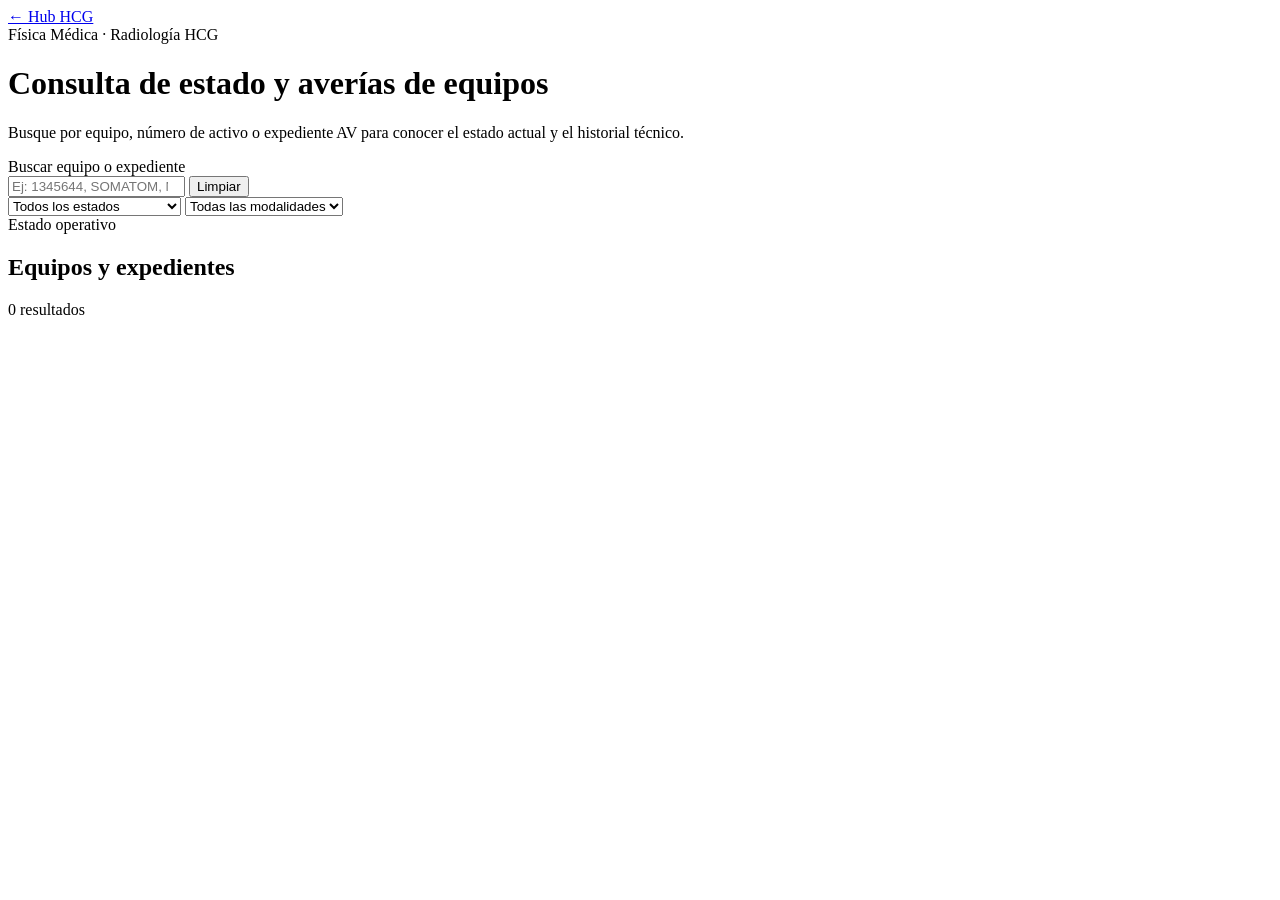
==== averias/index.html @ 96faef04 "Add equipment status and fault consultation page" ====
<!DOCTYPE html>
<html lang="es">
<head>
  <meta charset="UTF-8" />
  <meta name="viewport" content="width=device-width, initial-scale=1.0" />
  <title>Consulta de estado y averías de equipos | HCG</title>
  <link rel="stylesheet" href="styles.css" />
</head>
<body>
  <div class="space-bg" aria-hidden="true">
    <div class="stars stars-a"></div>
    <div class="stars stars-b"></div>
    <div class="black-hole">
      <div class="ring ring-1"></div>
      <div class="ring ring-2"></div>
      <div class="core"></div>
    </div>
  </div>

  <main class="shell">
    <header class="hero glass">
      <a class="back" href="../">← Hub HCG</a>
      <div class="eyebrow">Física Médica · Radiología HCG</div>
      <h1>Consulta de estado y averías de equipos</h1>
      <p>Busque por equipo, número de activo o expediente AV para conocer el estado actual y el historial técnico.</p>
    </header>

    <section class="search-panel glass">
      <label for="search">Buscar equipo o expediente</label>
      <div class="search-row">
        <input id="search" type="search" placeholder="Ej: 1345644, SOMATOM, Mamógrafo, AV-2026-08-0003" autocomplete="off" />
        <button id="clearBtn" type="button">Limpiar</button>
      </div>
      <div class="filters">
        <select id="statusFilter" aria-label="Filtrar por estado">
          <option value="">Todos los estados</option>
          <option value="Cerrado">Cerrado</option>
          <option value="Pendiente de repuesto">Pendiente de repuesto</option>
          <option value="En atención">En atención</option>
          <option value="Seguimiento requerido">Seguimiento requerido</option>
          <option value="Enviado a Administración">Enviado a Administración</option>
          <option value="Pendiente de revisión">Pendiente de revisión</option>
        </select>
        <select id="modalityFilter" aria-label="Filtrar por modalidad">
          <option value="">Todas las modalidades</option>
        </select>
      </div>
    </section>

    <section class="summary-grid" id="summary"></section>

    <section class="results glass">
      <div class="section-head">
        <div>
          <div class="eyebrow">Estado operativo</div>
          <h2>Equipos y expedientes</h2>
        </div>
        <div class="count" id="resultCount">0 resultados</div>
      </div>
      <div id="equipmentList" class="equipment-list"></div>
    </section>
  </main>

  <template id="equipmentTemplate">
    <article class="equipment-card">
      <button class="equipment-header" type="button">
        <div class="equipment-main">
          <span class="status-dot"></span>
          <div>
            <div class="equipment-name"></div>
            <div class="equipment-meta"></div>
          </div>
        </div>
        <div class="equipment-side">
          <span class="status-pill"></span>
          <span class="chevron">⌄</span>
        </div>
      </button>
      <div class="equipment-detail" hidden>
        <div class="current-state"></div>
        <div class="cases"></div>
      </div>
    </article>
  </template>

  <script src="app.js"></script>
</body>
</html>
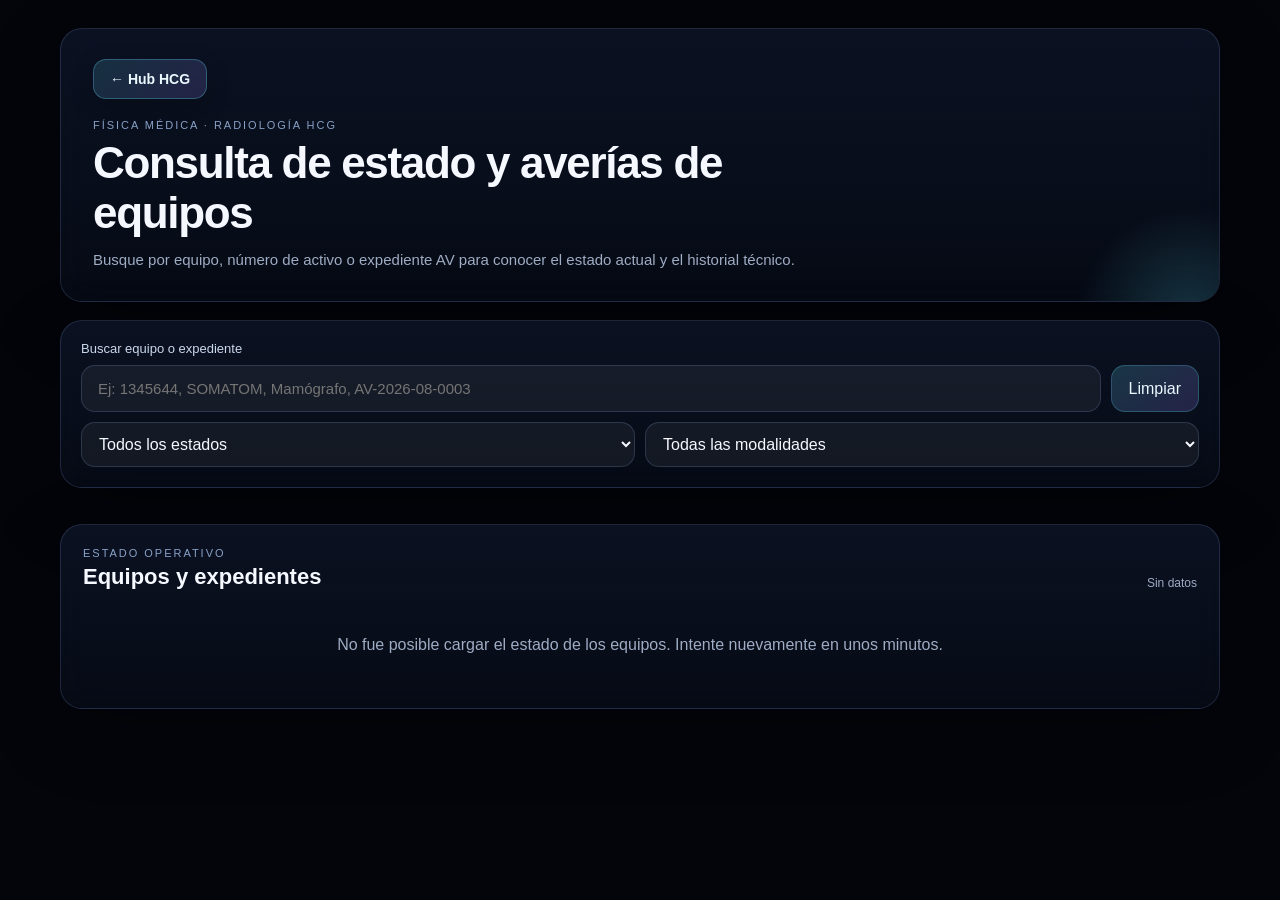
==== commit 15e1e1ab: "Mostrar estado y gestión en tarjetas de equipos" ====
--- a/averias/index.html
+++ b/averias/index.html
@@ -5,6 +5,14 @@
   <meta name="viewport" content="width=device-width, initial-scale=1.0" />
   <title>Consulta de estado y averías de equipos | HCG</title>
   <link rel="stylesheet" href="styles.css" />
+  <style>
+    .equipment-side{display:flex;align-items:flex-end;gap:6px}
+    .status-stack{display:flex;flex-direction:column;align-items:flex-end;gap:6px}
+    .status-label{font-size:9px;color:#7890b4;text-transform:uppercase;letter-spacing:.08em;margin-right:4px}
+    .management-pill{font-size:11px;border-radius:999px;padding:7px 10px;border:1px solid currentColor;background:rgba(255,255,255,.035);white-space:nowrap}
+    @media(max-width:760px){.equipment-side{display:flex;flex-direction:row;align-items:center}.status-stack{align-items:flex-end}.management-pill,.status-pill{max-width:170px;white-space:normal;text-align:right}}
+    @media(max-width:470px){.equipment-header{gap:10px}.equipment-main{min-width:0;flex:1}.equipment-side{display:flex!important;flex:0 0 auto;align-items:center}.status-stack{gap:4px}.status-label{display:none}.status-pill,.management-pill{font-size:10px;padding:5px 7px;max-width:128px}.chevron{font-size:17px}.equipment-name{font-size:15px}.equipment-meta{font-size:11px}}
+  </style>
 </head>
 <body>
   <div class="space-bg" aria-hidden="true">
@@ -72,12 +80,14 @@
           </div>
         </div>
         <div class="equipment-side">
-          <span class="status-pill"></span>
+          <div class="status-stack">
+            <div><span class="status-label">Estado</span><span class="status-pill"></span></div>
+            <div><span class="status-label">Gestión</span><span class="management-pill"></span></div>
+          </div>
           <span class="chevron">⌄</span>
         </div>
       </button>
       <div class="equipment-detail" hidden>
-        <div class="current-state"></div>
         <div class="cases"></div>
       </div>
     </article>
--- a/averias/styles.css
+++ b/averias/styles.css
@@ -0,0 +1,41 @@
+:root{
+  --bg:#03050b;
+  --panel:rgba(10,16,31,.78);
+  --panel-2:rgba(13,21,39,.88);
+  --line:rgba(158,194,255,.16);
+  --text:#f5f8ff;
+  --muted:#9eacc4;
+  --cyan:#60e7ff;
+  --blue:#6ea8ff;
+  --violet:#9b7cff;
+  --green:#46d38a;
+  --yellow:#f2c94c;
+  --orange:#ff9f43;
+  --red:#ff5e6c;
+  --grey:#8492a6;
+}
+*{box-sizing:border-box}
+html,body{margin:0;min-height:100%;background:var(--bg);color:var(--text);font-family:Inter,Segoe UI,Arial,sans-serif}
+body{min-height:100vh;overflow-x:hidden}
+.space-bg{position:fixed;inset:0;overflow:hidden;z-index:-2;background:radial-gradient(circle at 50% 18%,rgba(108,88,255,.16),transparent 30%),radial-gradient(circle at 15% 65%,rgba(0,202,255,.10),transparent 25%),linear-gradient(180deg,#02040a 0%,#050916 55%,#02040a 100%)}
+.stars{position:absolute;inset:0;background-repeat:repeat;opacity:.6}
+.stars-a{background-image:radial-gradient(#fff 1px,transparent 1px);background-size:43px 43px;transform:rotate(8deg);opacity:.23}
+.stars-b{background-image:radial-gradient(#9bdcff 1px,transparent 1px);background-size:71px 71px;transform:rotate(-11deg);opacity:.16}
+.black-hole{position:absolute;width:620px;height:620px;right:-140px;top:-190px;border-radius:50%;filter:drop-shadow(0 0 55px rgba(105,86,255,.28))}
+.core{position:absolute;inset:170px;border-radius:50%;background:#000;box-shadow:0 0 70px 20px rgba(0,0,0,.95)}
+.ring{position:absolute;border-radius:50%;inset:110px;border:30px solid transparent;transform:rotate(-18deg)}
+.ring-1{border-top-color:rgba(96,231,255,.64);border-right-color:rgba(155,124,255,.56);box-shadow:0 0 50px rgba(96,231,255,.25)}
+.ring-2{inset:78px;border-width:16px;border-bottom-color:rgba(255,146,86,.45);border-left-color:rgba(110,168,255,.40);transform:rotate(28deg);filter:blur(1px)}
+.shell{width:min(1160px,calc(100% - 28px));margin:0 auto;padding:28px 0 60px}
+.glass{background:linear-gradient(180deg,rgba(13,21,39,.82),rgba(7,12,24,.76));border:1px solid var(--line);box-shadow:0 22px 70px rgba(0,0,0,.32);backdrop-filter:blur(16px);border-radius:22px}
+.hero{padding:30px 32px;margin-bottom:18px;position:relative;overflow:hidden}.hero:after{content:"";position:absolute;width:240px;height:240px;border-radius:50%;right:-90px;bottom:-140px;background:radial-gradient(circle,rgba(96,231,255,.20),transparent 67%)}
+.back{display:inline-flex;align-items:center;gap:9px;color:#eaf8ff;text-decoration:none;font-size:14px;font-weight:700;margin-bottom:20px;padding:11px 16px;border-radius:13px;border:1px solid rgba(96,231,255,.28);background:linear-gradient(135deg,rgba(96,231,255,.15),rgba(155,124,255,.18));box-shadow:0 8px 24px rgba(0,0,0,.18);transition:.18s ease}.back:hover{transform:translateY(-1px);border-color:rgba(96,231,255,.55);background:linear-gradient(135deg,rgba(96,231,255,.24),rgba(155,124,255,.25))}
+.eyebrow{text-transform:uppercase;letter-spacing:.18em;font-size:11px;color:#88a1c7}h1{font-size:clamp(26px,4vw,44px);margin:7px 0 10px;max-width:780px;letter-spacing:-.03em}.hero p{max-width:760px;color:var(--muted);line-height:1.55;margin:0;font-size:15px}
+.search-panel{padding:20px;margin-bottom:18px}.search-panel label{display:block;font-size:13px;margin-bottom:9px;color:#cbd8ec}.search-row{display:grid;grid-template-columns:1fr auto;gap:10px}input,select,button{font:inherit}input,select{border:1px solid rgba(158,194,255,.18);background:rgba(255,255,255,.055);color:var(--text);border-radius:14px;outline:none}input{padding:14px 16px;font-size:15px}input:focus,select:focus{border-color:rgba(96,231,255,.55);box-shadow:0 0 0 3px rgba(96,231,255,.08)}button{border:0}#clearBtn{padding:0 17px;border-radius:14px;background:linear-gradient(135deg,rgba(96,231,255,.18),rgba(155,124,255,.20));color:#eaf8ff;border:1px solid rgba(96,231,255,.22);cursor:pointer}.filters{display:grid;grid-template-columns:1fr 1fr;gap:10px;margin-top:10px}select{padding:12px 13px}select option{background:#0a1020}
+.summary-grid{display:grid;grid-template-columns:repeat(3,1fr);gap:12px;margin-bottom:18px}.summary-card{padding:17px 18px;border-radius:18px;border:1px solid var(--line);background:rgba(8,13,26,.70);color:var(--text);text-align:left}.summary-card .value{font-size:29px;font-weight:750;margin-top:5px}.summary-card .label{color:var(--muted);font-size:12px}.summary-card .hint{font-size:10px;color:#7890b4;margin-top:8px;text-transform:uppercase;letter-spacing:.08em}.summary-action{cursor:pointer;transition:.18s ease}.summary-action:hover{transform:translateY(-2px);border-color:rgba(96,231,255,.36);background:rgba(13,23,44,.86)}.summary-action.active{border-color:rgba(96,231,255,.62);box-shadow:0 0 0 3px rgba(96,231,255,.08),0 16px 38px rgba(0,0,0,.22);background:linear-gradient(135deg,rgba(96,231,255,.12),rgba(155,124,255,.12))}
+.results{padding:22px}.section-head{display:flex;align-items:end;justify-content:space-between;gap:15px;margin-bottom:14px}.section-head h2{margin:5px 0 0;font-size:22px}.count{font-size:12px;color:var(--muted)}
+.equipment-list{display:grid;gap:10px}.equipment-card{border:1px solid var(--line);border-radius:17px;background:rgba(255,255,255,.035);overflow:hidden}.equipment-header{width:100%;display:flex;justify-content:space-between;align-items:center;gap:18px;padding:16px 17px;background:transparent;color:inherit;cursor:pointer;text-align:left}.equipment-main,.equipment-side{display:flex;align-items:center;gap:12px}.equipment-name{font-weight:700;font-size:16px}.equipment-meta{font-size:12px;color:var(--muted);margin-top:4px}.status-dot{width:11px;height:11px;border-radius:50%;box-shadow:0 0 16px currentColor;flex:0 0 auto}.status-pill{font-size:11px;border-radius:999px;padding:7px 10px;border:1px solid currentColor;background:rgba(255,255,255,.035);white-space:nowrap}.chevron{font-size:19px;color:#91a8cb;transition:transform .2s}.equipment-card.open .chevron{transform:rotate(180deg)}
+.equipment-detail{border-top:1px solid var(--line);padding:16px 17px;background:rgba(0,0,0,.12)}.current-state{padding:12px 14px;border-radius:13px;background:rgba(255,255,255,.04);font-size:13px;color:#cdd9eb;margin-bottom:12px}.spare-inline{color:var(--orange);font-weight:700}.cases{display:grid;gap:9px}.case{border:1px solid rgba(158,194,255,.12);border-radius:13px;padding:13px;background:rgba(255,255,255,.025)}.case-top{display:flex;justify-content:space-between;gap:12px;align-items:center}.case-av{font-weight:700;color:#dbe9ff}.case-date{font-size:11px;color:var(--muted)}.case-description{margin-top:8px;color:#b6c4d9;font-size:12px;line-height:1.45}.case-badge{display:inline-block;margin-left:8px;padding:3px 7px;border-radius:999px;border:1px solid currentColor;font-size:10px}.error-box{margin-top:10px;padding:10px 11px;border-radius:10px;border:1px solid rgba(255,94,108,.4);background:rgba(255,94,108,.08);color:#ffd7dc;font-size:12px;line-height:1.45}.error-box b{color:var(--red)}.interventions{margin-top:10px;padding-top:10px;border-top:1px dashed rgba(158,194,255,.14)}.intervention{font-size:12px;color:#aebdd3;padding:6px 0}.intervention b{color:#dce8fa}.spare-box{margin-top:8px;padding:9px 10px;border-radius:10px;border:1px solid rgba(255,159,67,.38);background:rgba(255,159,67,.08);color:#ffd8b2;line-height:1.45}.spare-box b{color:var(--orange)}.empty{padding:32px 12px;text-align:center;color:var(--muted)}
+.status-cerrado,.status-operativo{color:var(--green)}.status-pendiente-repuesto{color:var(--orange)}.status-en-atencion,.status-fuera-servicio{color:var(--red)}.status-seguimiento{color:var(--yellow)}.status-pendiente,.status-administracion{color:var(--blue)}.status-neutral{color:var(--grey)}
+@media(max-width:760px){.summary-grid{grid-template-columns:1fr}.filters{grid-template-columns:1fr}.black-hole{width:480px;height:480px;right:-220px;top:-140px}.core{inset:130px}.ring{inset:90px}.ring-2{inset:65px}.equipment-header{align-items:flex-start}.equipment-side{flex-direction:column;align-items:flex-end}.status-pill{max-width:145px;white-space:normal;text-align:right}}
+@media(max-width:470px){.shell{width:min(100% - 18px,1160px);padding-top:10px}.hero{padding:22px 19px}.search-panel,.results{padding:15px}.search-row{grid-template-columns:1fr}.summary-grid{grid-template-columns:1fr;gap:8px}.summary-card{padding:14px}.summary-card .value{font-size:24px}.equipment-meta{line-height:1.4}.equipment-side{display:none}.back{width:100%;justify-content:center}}
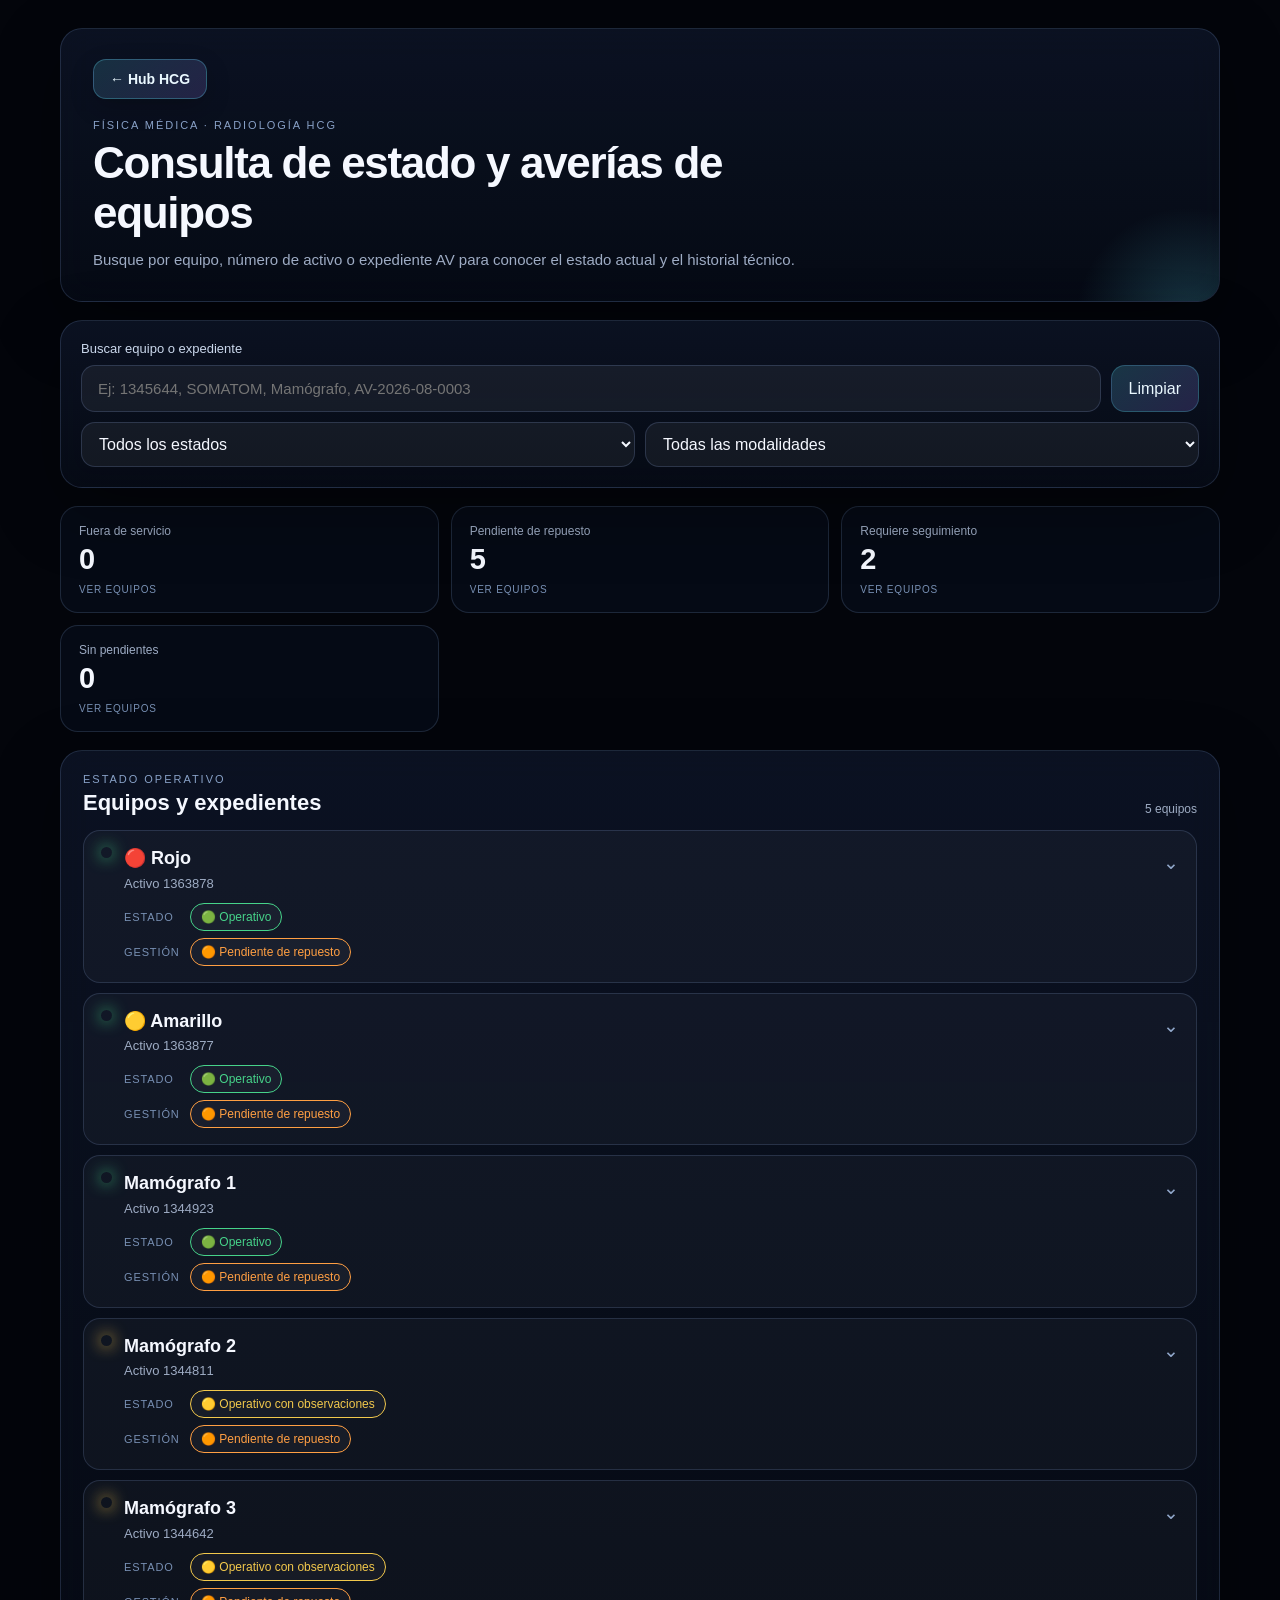
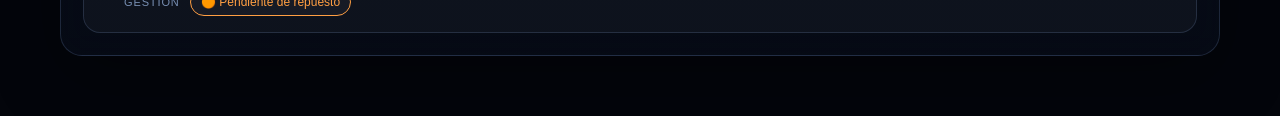
==== commit 25f18fe7: "Ordenar tarjetas como alias activo estado gestion" ====
--- a/averias/index.html
+++ b/averias/index.html
@@ -6,12 +6,26 @@
   <title>Consulta de estado y averías de equipos | HCG</title>
   <link rel="stylesheet" href="styles.css" />
   <style>
-    .equipment-side{display:flex;align-items:flex-end;gap:6px}
-    .status-stack{display:flex;flex-direction:column;align-items:flex-end;gap:6px}
-    .status-label{font-size:9px;color:#7890b4;text-transform:uppercase;letter-spacing:.08em;margin-right:4px}
-    .management-pill{font-size:11px;border-radius:999px;padding:7px 10px;border:1px solid currentColor;background:rgba(255,255,255,.035);white-space:nowrap}
-    @media(max-width:760px){.equipment-side{display:flex;flex-direction:row;align-items:center}.status-stack{align-items:flex-end}.management-pill,.status-pill{max-width:170px;white-space:normal;text-align:right}}
-    @media(max-width:470px){.equipment-header{gap:10px}.equipment-main{min-width:0;flex:1}.equipment-side{display:flex!important;flex:0 0 auto;align-items:center}.status-stack{gap:4px}.status-label{display:none}.status-pill,.management-pill{font-size:10px;padding:5px 7px;max-width:128px}.chevron{font-size:17px}.equipment-name{font-size:15px}.equipment-meta{font-size:11px}}
+    .equipment-header{display:flex;align-items:flex-start;justify-content:space-between;gap:14px}
+    .equipment-main{display:flex;align-items:flex-start;gap:12px;min-width:0;flex:1}
+    .equipment-info{min-width:0;flex:1}
+    .equipment-name{font-size:18px;line-height:1.25;margin-bottom:6px}
+    .equipment-meta{font-size:13px;margin-top:0}
+    .equipment-statuses{display:grid;gap:7px;margin-top:12px}
+    .status-row{display:flex;align-items:center;gap:8px;flex-wrap:wrap}
+    .status-key{font-size:11px;color:#7890b4;text-transform:uppercase;letter-spacing:.08em;min-width:58px}
+    .status-pill,.management-pill{display:inline-flex;align-items:center;font-size:12px;border-radius:999px;padding:6px 10px;border:1px solid currentColor;background:rgba(255,255,255,.035);white-space:normal}
+    .equipment-side{display:flex;align-items:center;flex:0 0 auto;padding-top:4px}
+    @media(max-width:470px){
+      .equipment-header{padding:16px 14px;gap:8px}
+      .equipment-main{gap:10px}
+      .equipment-name{font-size:17px}
+      .equipment-meta{font-size:12px}
+      .status-key{font-size:10px;min-width:52px}
+      .status-pill,.management-pill{font-size:11px;padding:5px 8px;max-width:100%}
+      .equipment-side{align-self:center;padding-top:0}
+      .chevron{font-size:18px}
+    }
   </style>
 </head>
 <body>
@@ -74,16 +88,16 @@
       <button class="equipment-header" type="button">
         <div class="equipment-main">
           <span class="status-dot"></span>
-          <div>
+          <div class="equipment-info">
             <div class="equipment-name"></div>
             <div class="equipment-meta"></div>
+            <div class="equipment-statuses">
+              <div class="status-row"><span class="status-key">Estado</span><span class="status-pill"></span></div>
+              <div class="status-row"><span class="status-key">Gestión</span><span class="management-pill"></span></div>
+            </div>
           </div>
         </div>
         <div class="equipment-side">
-          <div class="status-stack">
-            <div><span class="status-label">Estado</span><span class="status-pill"></span></div>
-            <div><span class="status-label">Gestión</span><span class="management-pill"></span></div>
-          </div>
           <span class="chevron">⌄</span>
         </div>
       </button>
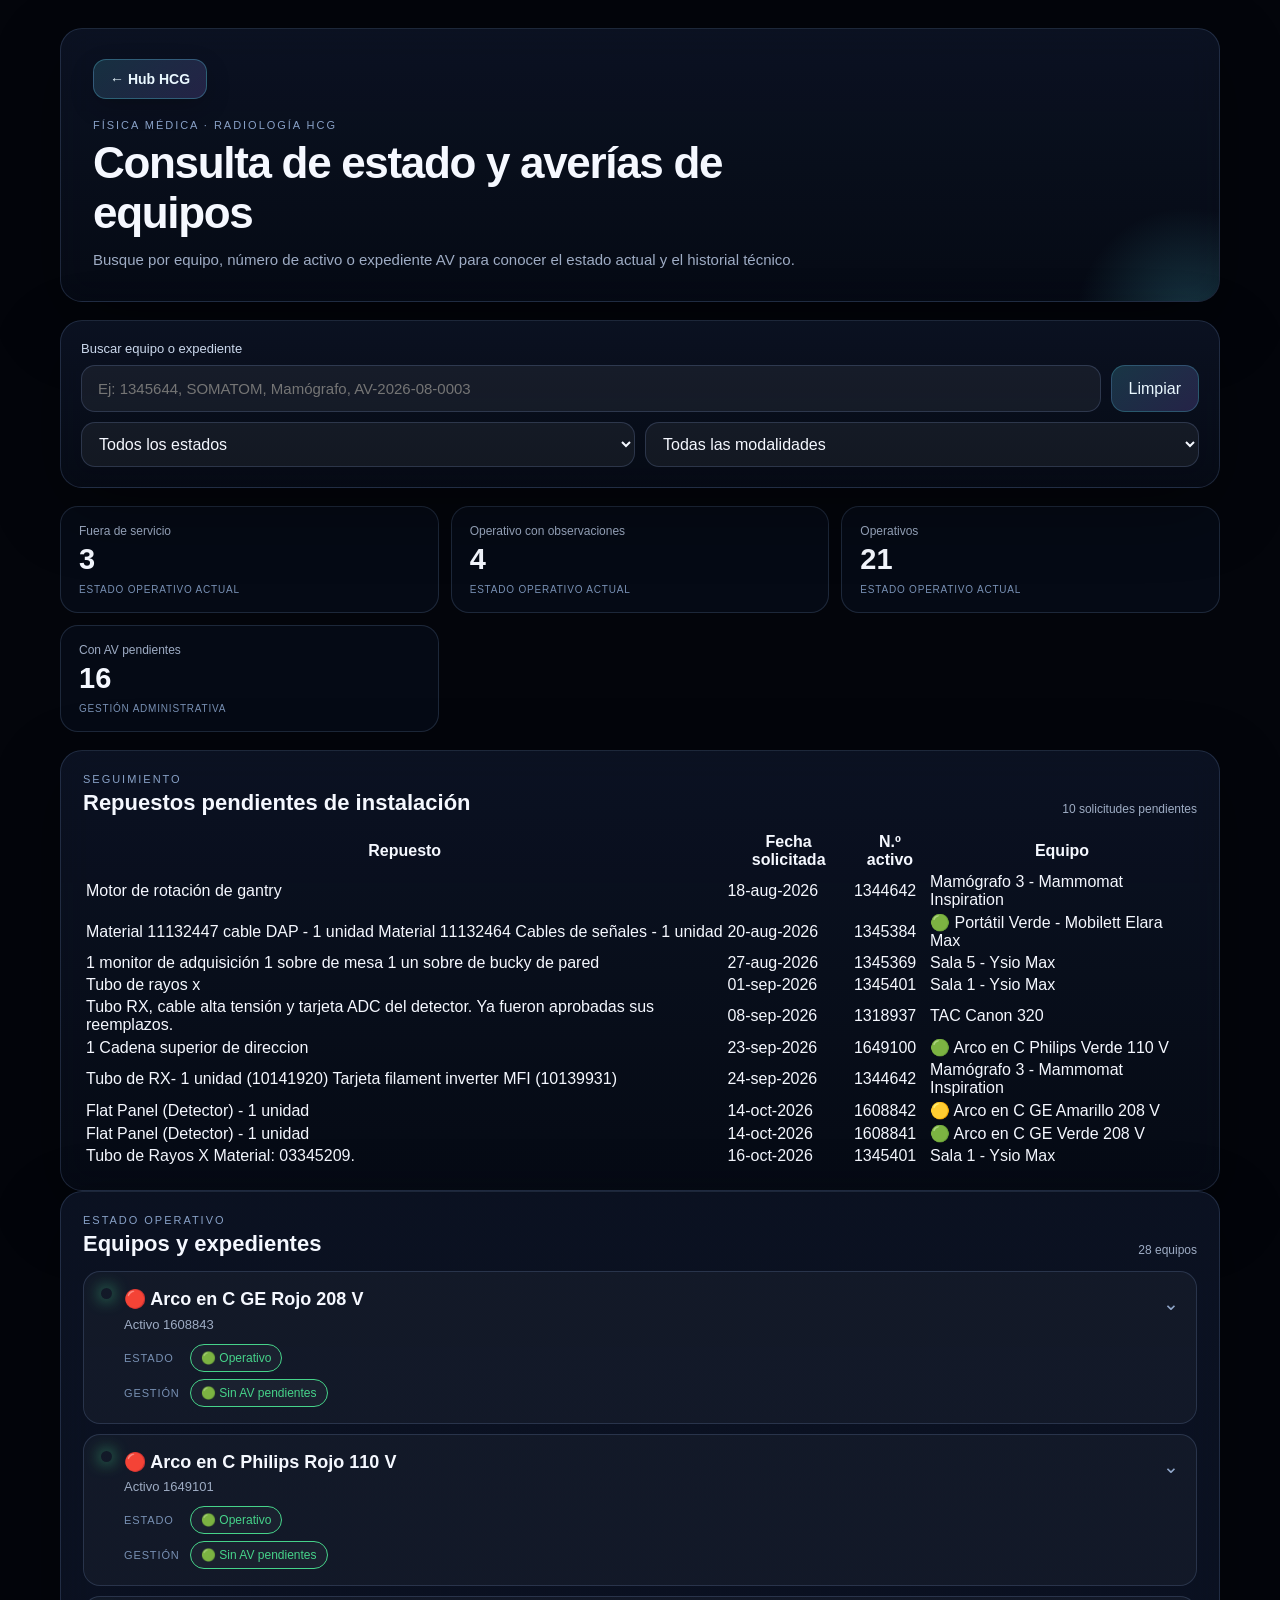
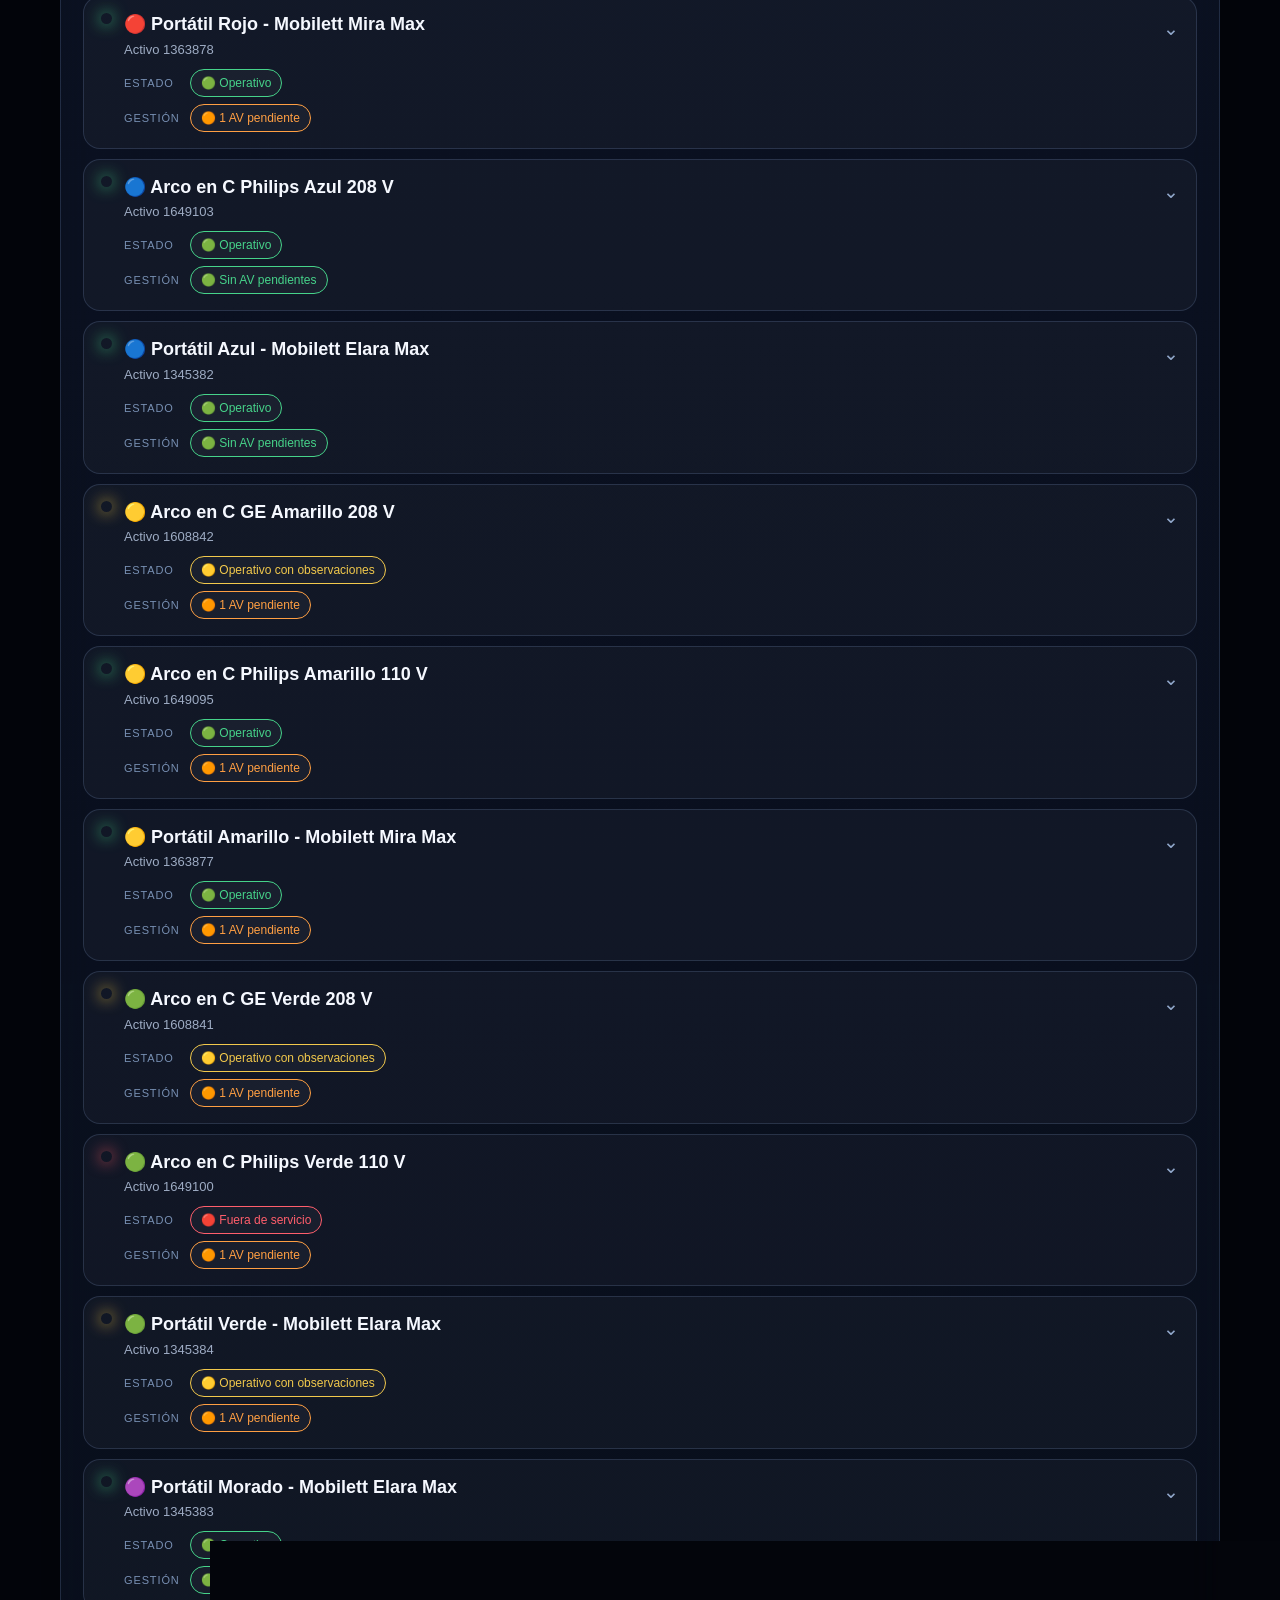
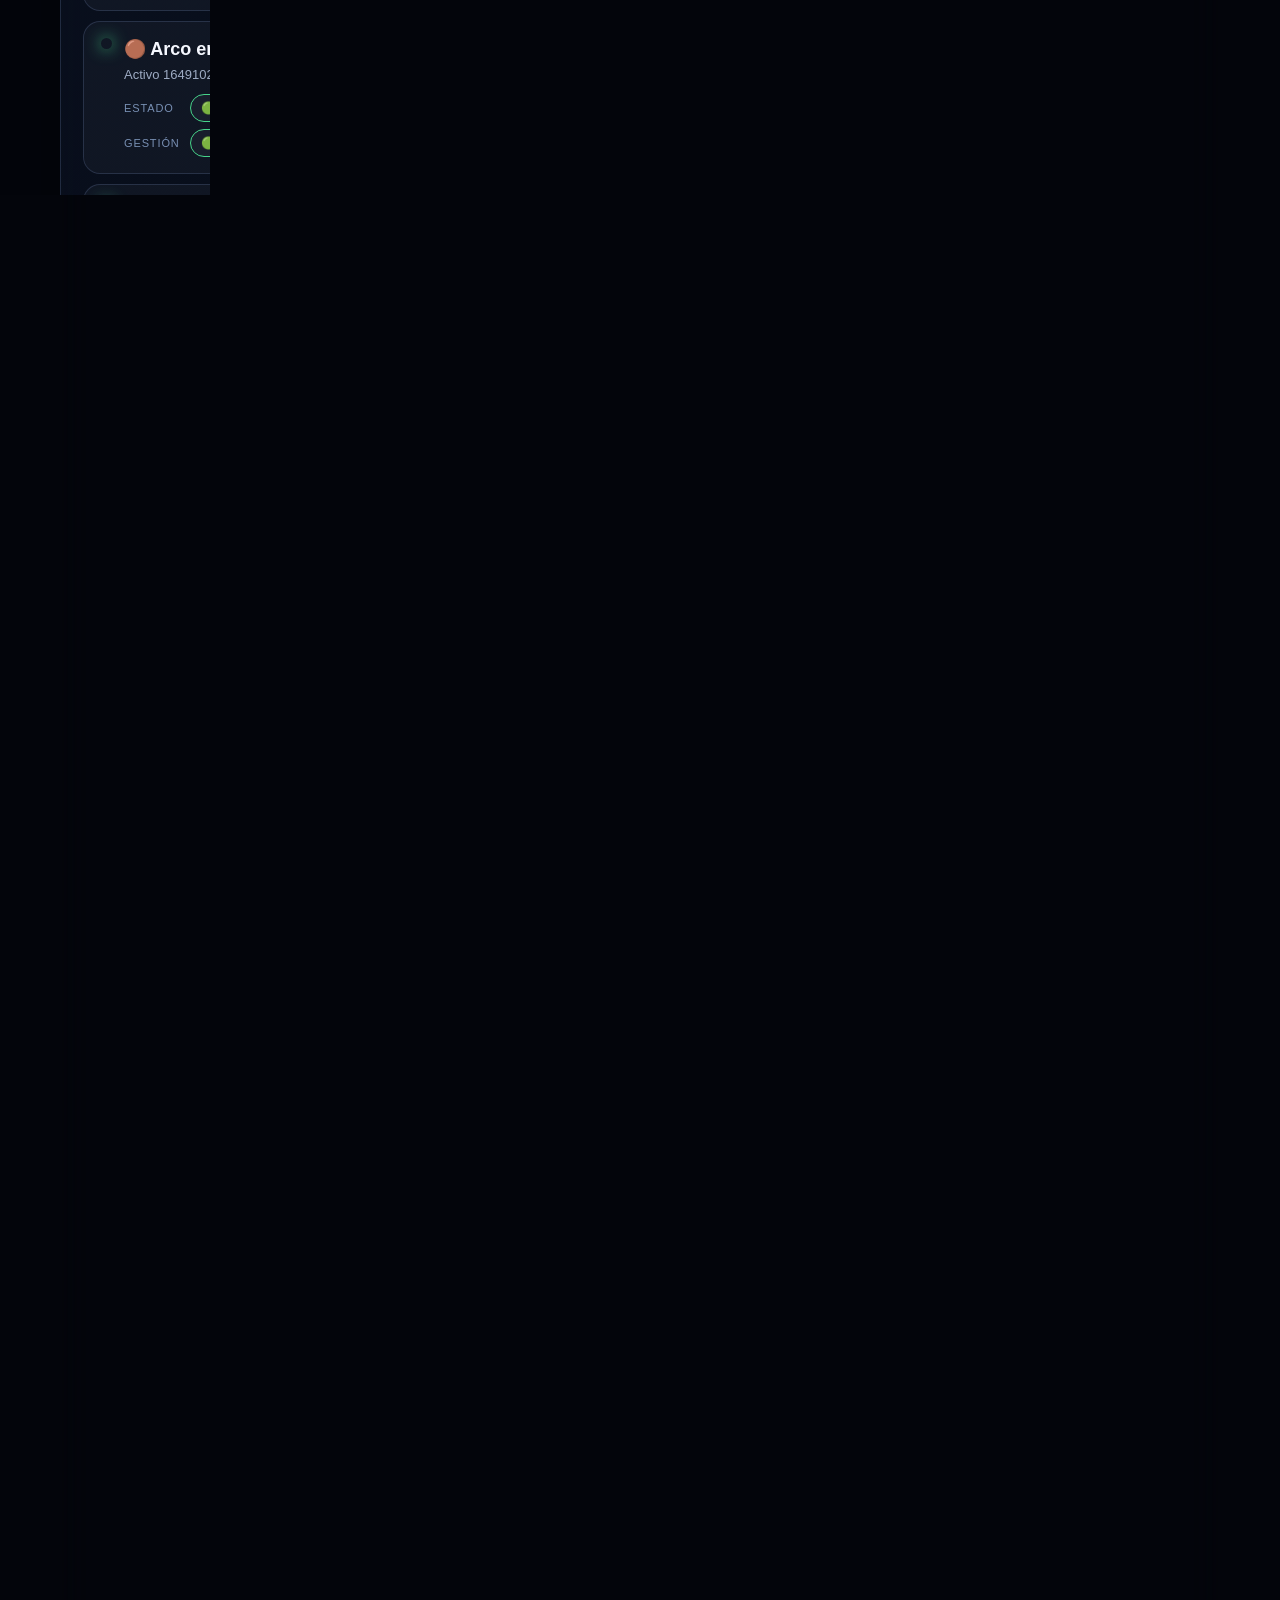
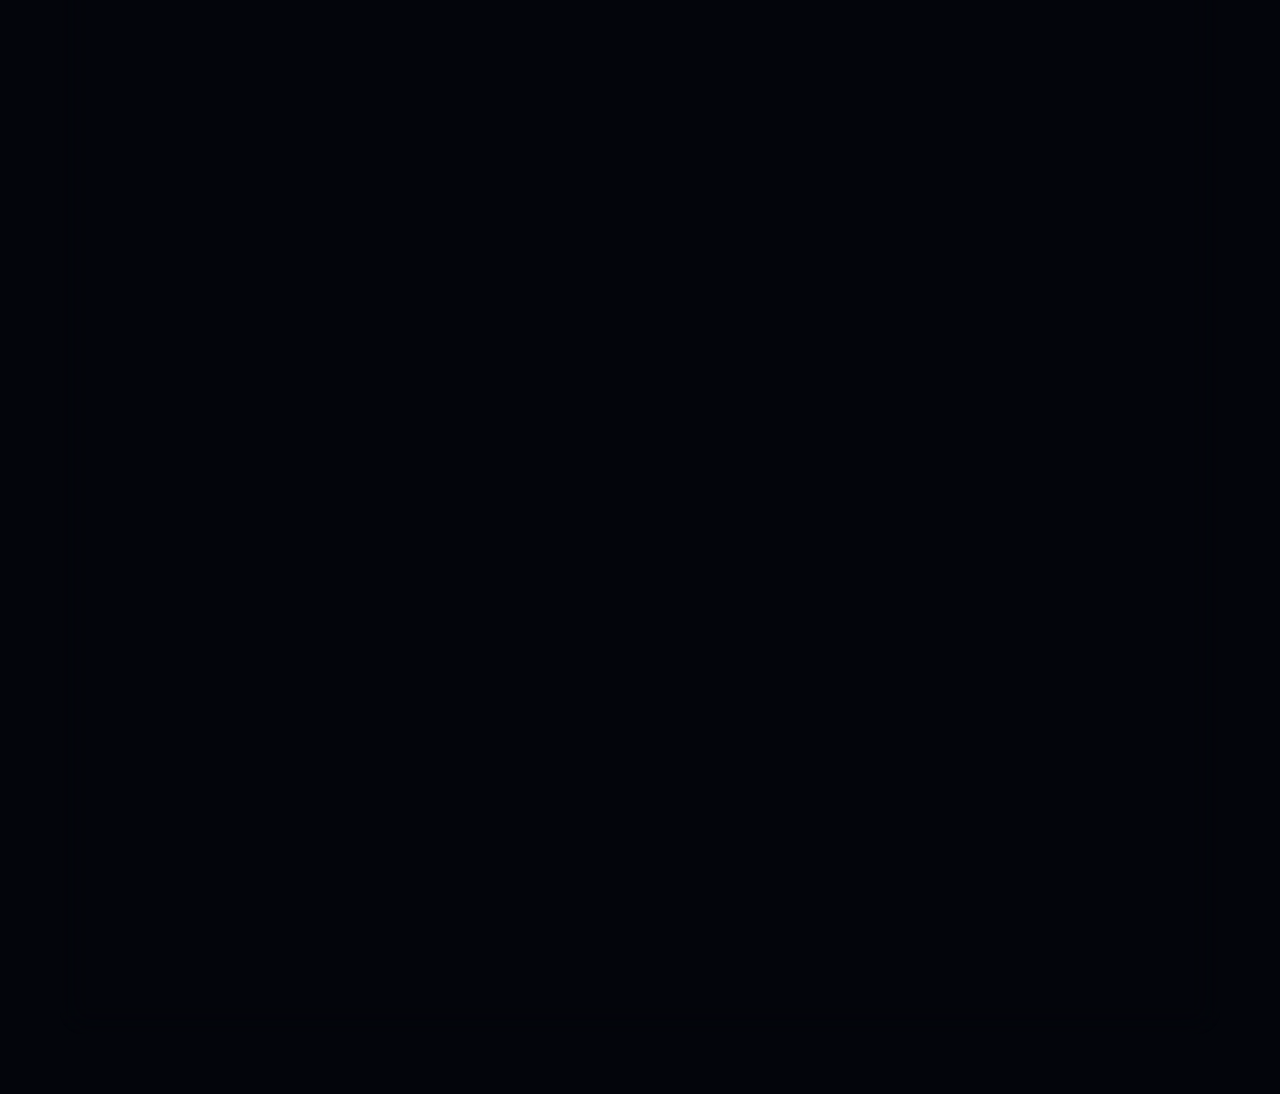
==== commit 311ffe6e: "Agregar resumen de repuestos pendientes" ====
--- a/averias/index.html
+++ b/averias/index.html
@@ -71,6 +71,29 @@
 
     <section class="summary-grid" id="summary"></section>
 
+    <section class="results glass spare-summary">
+      <div class="section-head">
+        <div>
+          <div class="eyebrow">Seguimiento</div>
+          <h2>Repuestos pendientes de instalación</h2>
+        </div>
+        <div class="count" id="spareCount">0 solicitudes pendientes</div>
+      </div>
+      <div class="table-wrap">
+        <table class="spare-table">
+          <thead>
+            <tr>
+              <th>Repuesto</th>
+              <th>Fecha solicitada</th>
+              <th>N.º activo</th>
+              <th>Equipo</th>
+            </tr>
+          </thead>
+          <tbody id="spareTableBody"></tbody>
+        </table>
+      </div>
+    </section>
+
     <section class="results glass">
       <div class="section-head">
         <div>
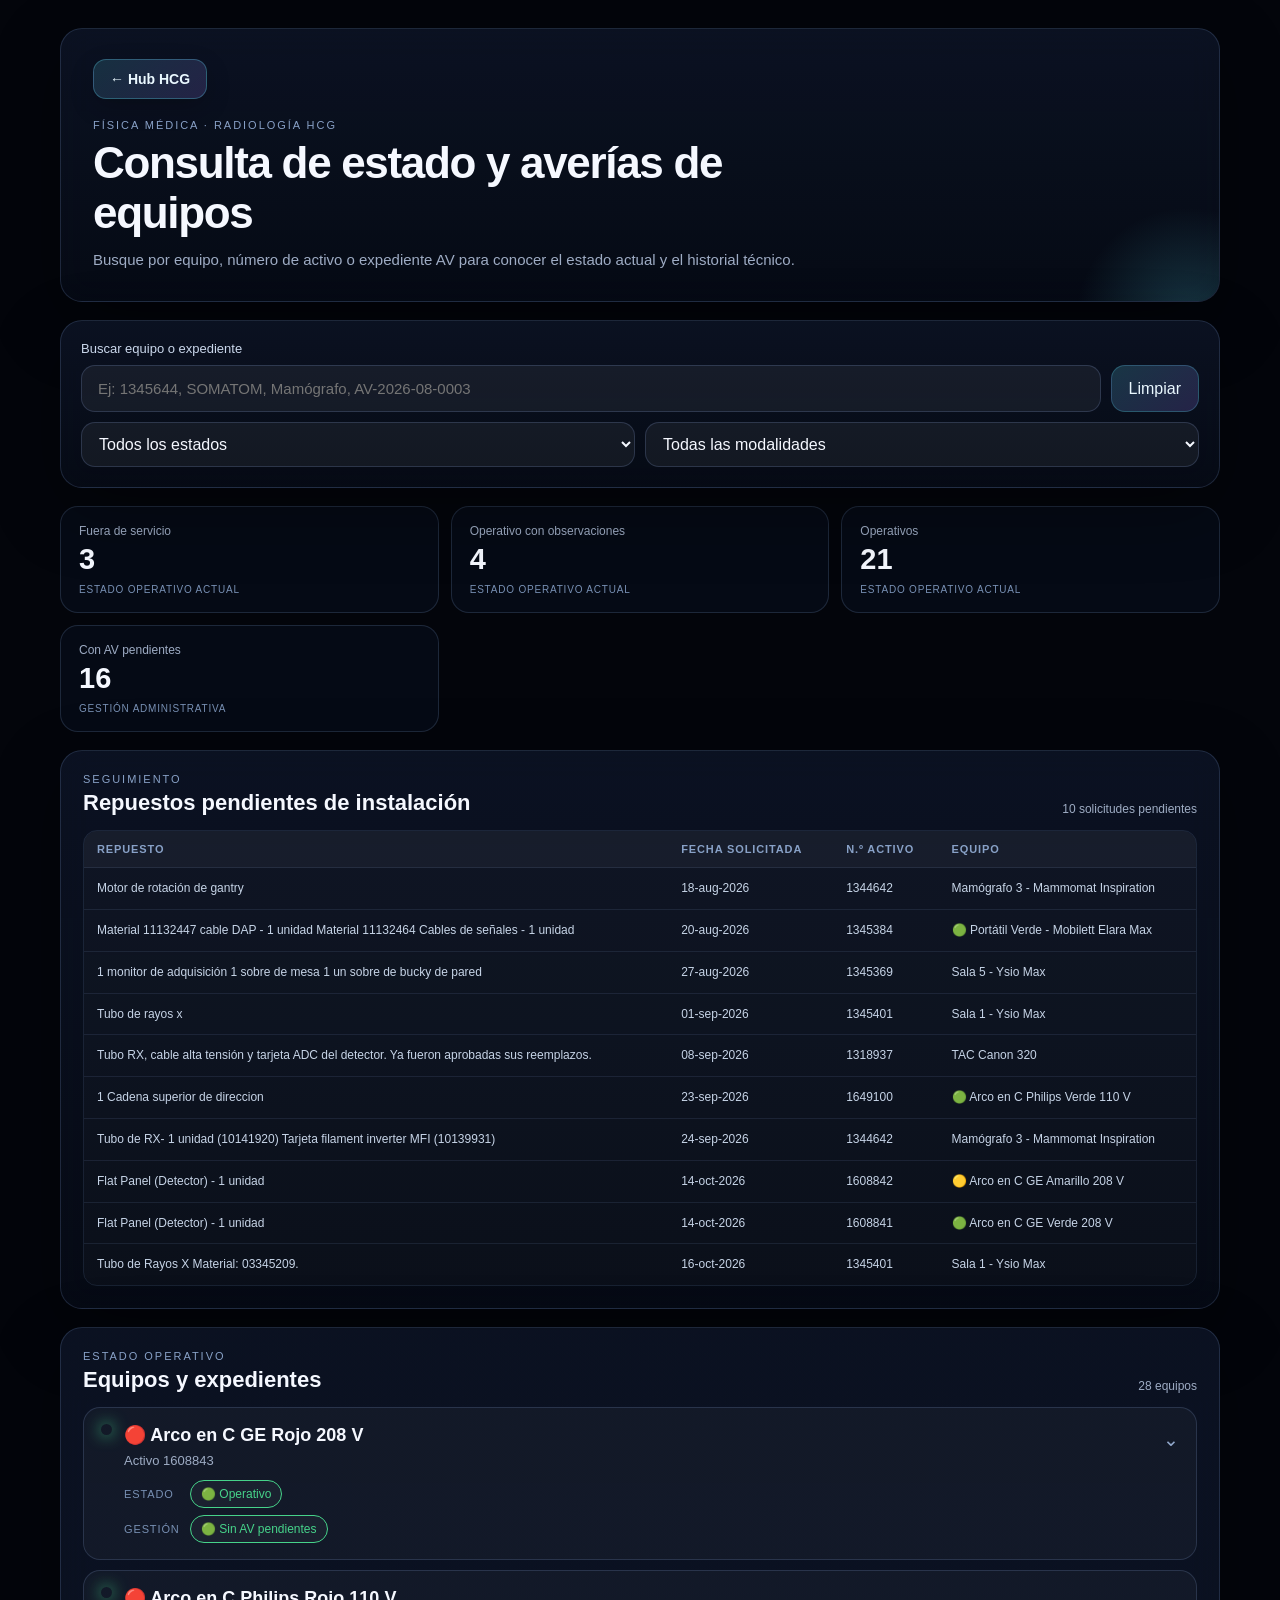
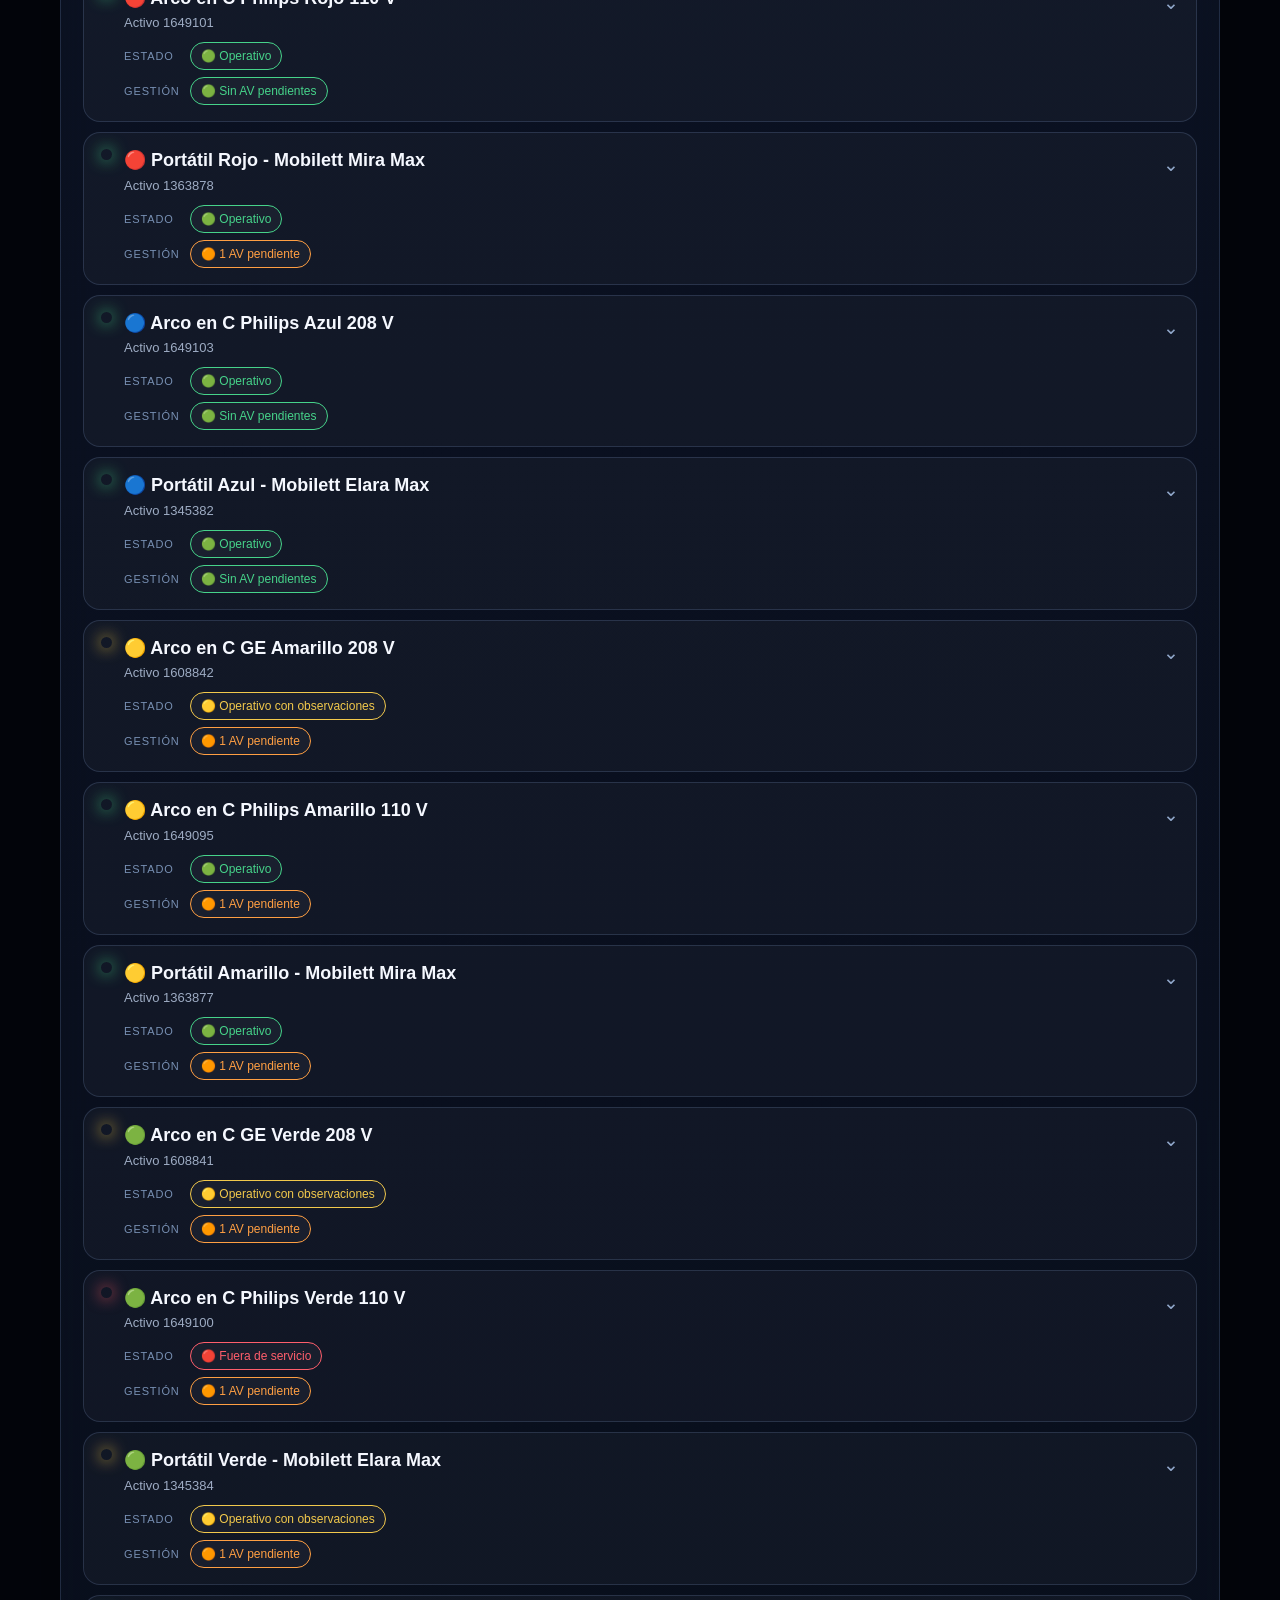
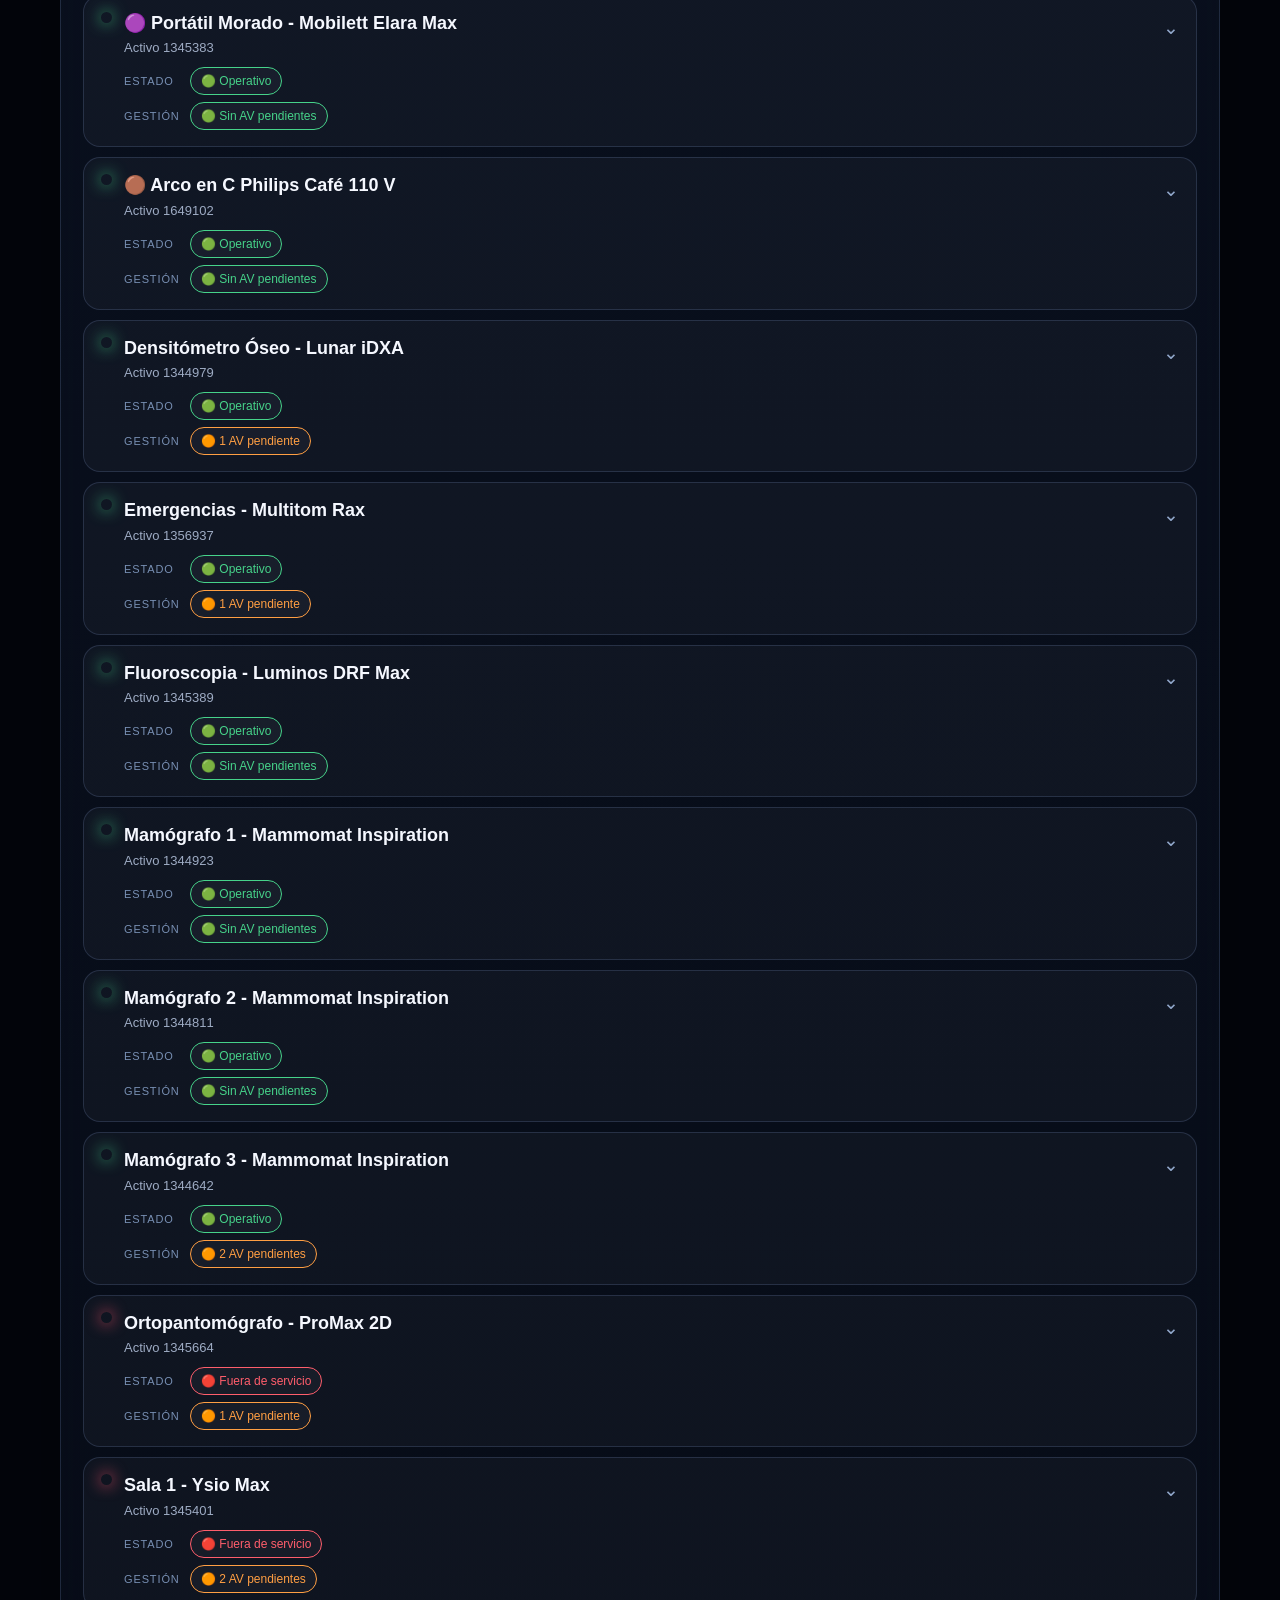
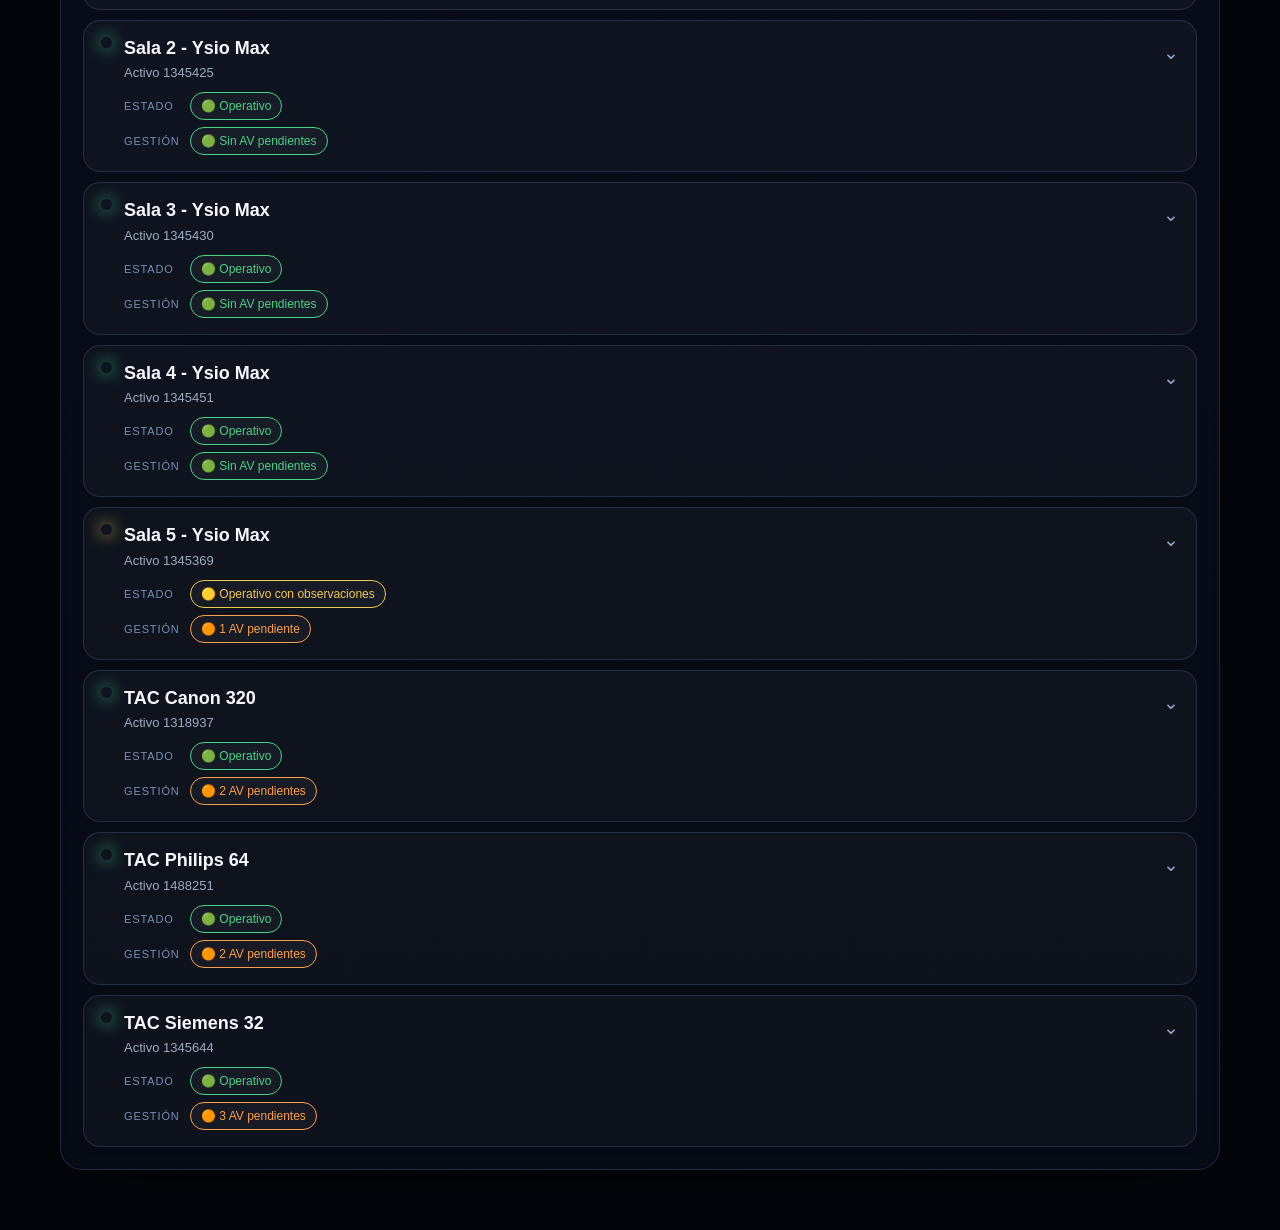
==== commit 8a3df33a: "Forzar recarga de lógica y estilos del portal de averías" ====
--- a/averias/index.html
+++ b/averias/index.html
@@ -4,7 +4,7 @@
   <meta charset="UTF-8" />
   <meta name="viewport" content="width=device-width, initial-scale=1.0" />
   <title>Consulta de estado y averías de equipos | HCG</title>
-  <link rel="stylesheet" href="styles.css" />
+  <link rel="stylesheet" href="styles.css?v=20261029-1" />
   <style>
     .equipment-header{display:flex;align-items:flex-start;justify-content:space-between;gap:14px}
     .equipment-main{display:flex;align-items:flex-start;gap:12px;min-width:0;flex:1}
@@ -130,6 +130,6 @@
     </article>
   </template>
 
-  <script src="app.js"></script>
+  <script src="app.js?v=20261029-1"></script>
 </body>
 </html>
--- a/averias/styles.css
+++ b/averias/styles.css
@@ -39,3 +39,12 @@
 .status-cerrado,.status-operativo{color:var(--green)}.status-pendiente-repuesto{color:var(--orange)}.status-en-atencion,.status-fuera-servicio{color:var(--red)}.status-seguimiento{color:var(--yellow)}.status-pendiente,.status-administracion{color:var(--blue)}.status-neutral{color:var(--grey)}
 @media(max-width:760px){.summary-grid{grid-template-columns:1fr}.filters{grid-template-columns:1fr}.black-hole{width:480px;height:480px;right:-220px;top:-140px}.core{inset:130px}.ring{inset:90px}.ring-2{inset:65px}.equipment-header{align-items:flex-start}.equipment-side{flex-direction:column;align-items:flex-end}.status-pill{max-width:145px;white-space:normal;text-align:right}}
 @media(max-width:470px){.shell{width:min(100% - 18px,1160px);padding-top:10px}.hero{padding:22px 19px}.search-panel,.results{padding:15px}.search-row{grid-template-columns:1fr}.summary-grid{grid-template-columns:1fr;gap:8px}.summary-card{padding:14px}.summary-card .value{font-size:24px}.equipment-meta{line-height:1.4}.equipment-side{display:none}.back{width:100%;justify-content:center}}
+
+.spare-summary{margin-bottom:18px}
+.table-wrap{overflow-x:auto;border:1px solid rgba(158,194,255,.12);border-radius:14px}
+.spare-table{width:100%;border-collapse:collapse;min-width:720px;background:rgba(255,255,255,.02)}
+.spare-table th,.spare-table td{padding:12px 13px;text-align:left;border-bottom:1px solid rgba(158,194,255,.10);vertical-align:top}
+.spare-table th{font-size:11px;text-transform:uppercase;letter-spacing:.08em;color:#88a1c7;background:rgba(255,255,255,.035)}
+.spare-table td{font-size:12px;color:#c6d4e7;line-height:1.4}
+.spare-table tr:last-child td{border-bottom:0}
+.empty-cell{text-align:center!important;color:var(--muted)!important;padding:22px!important}
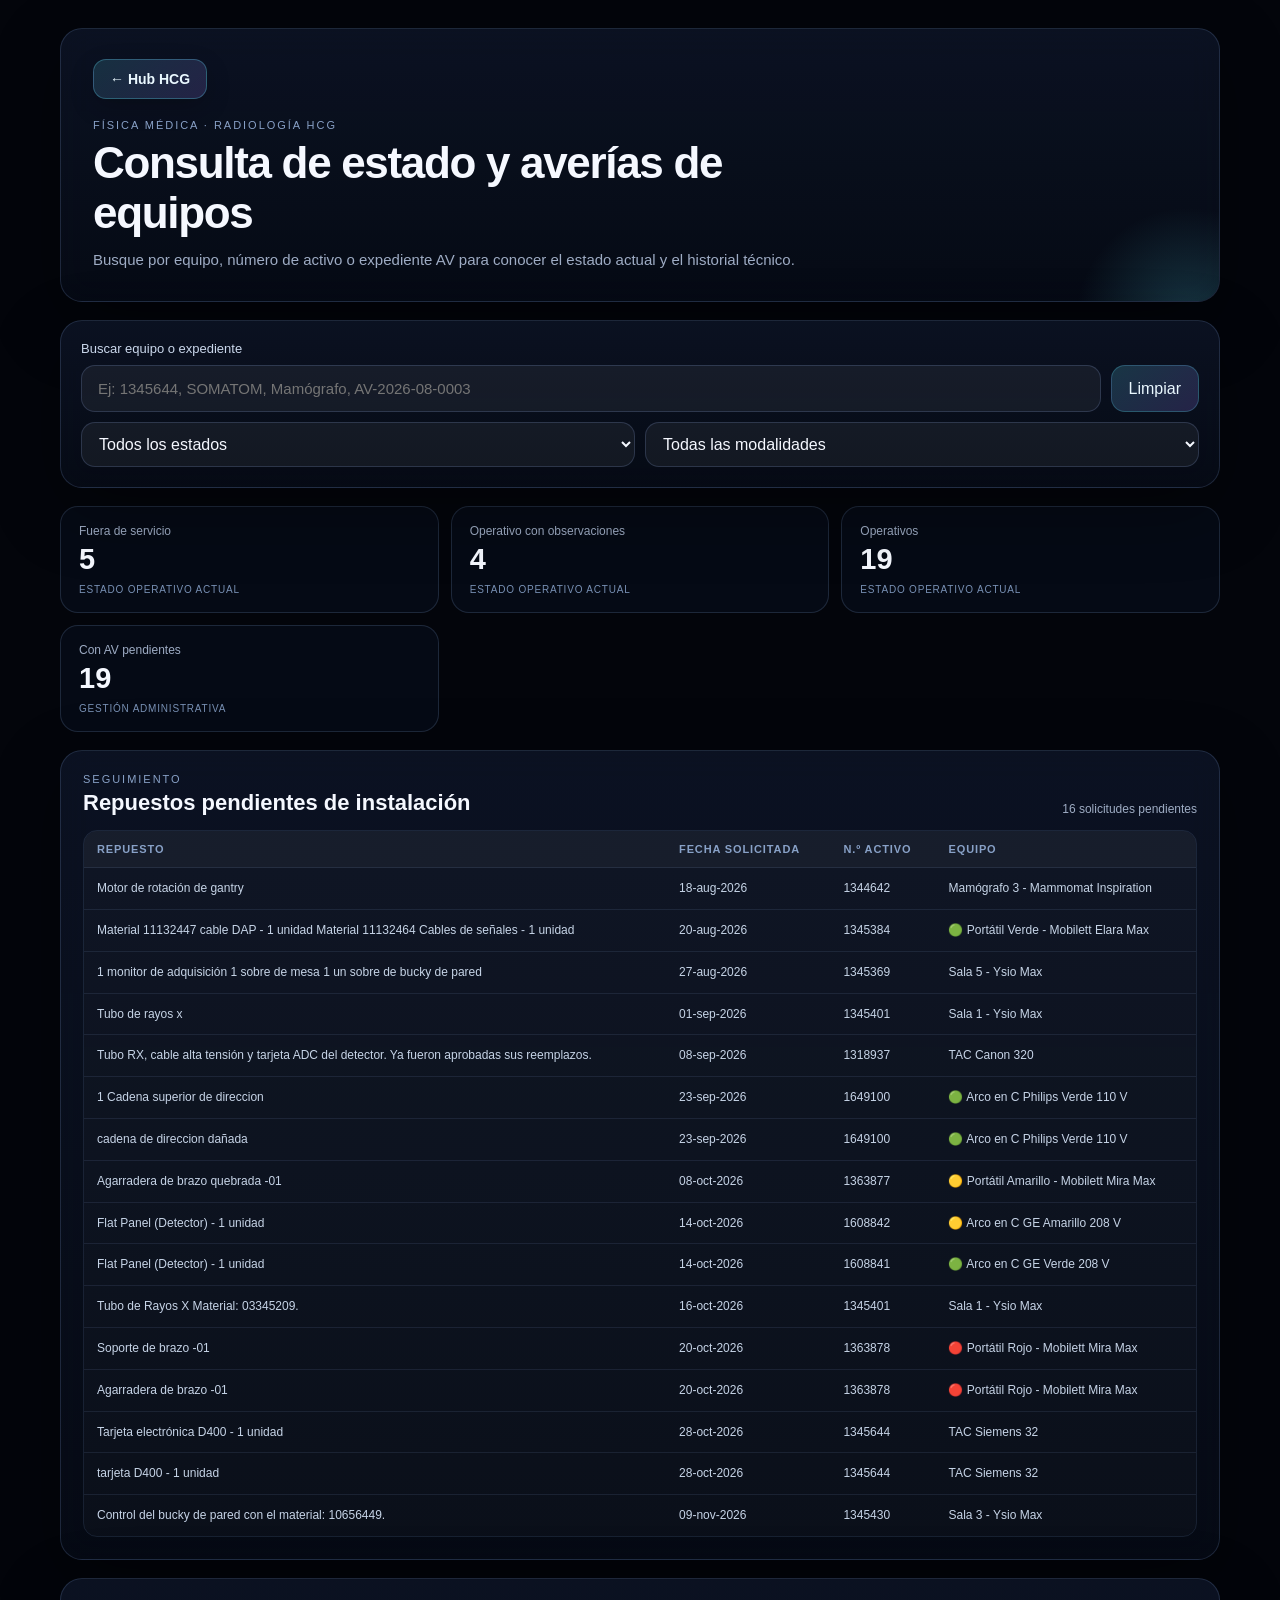
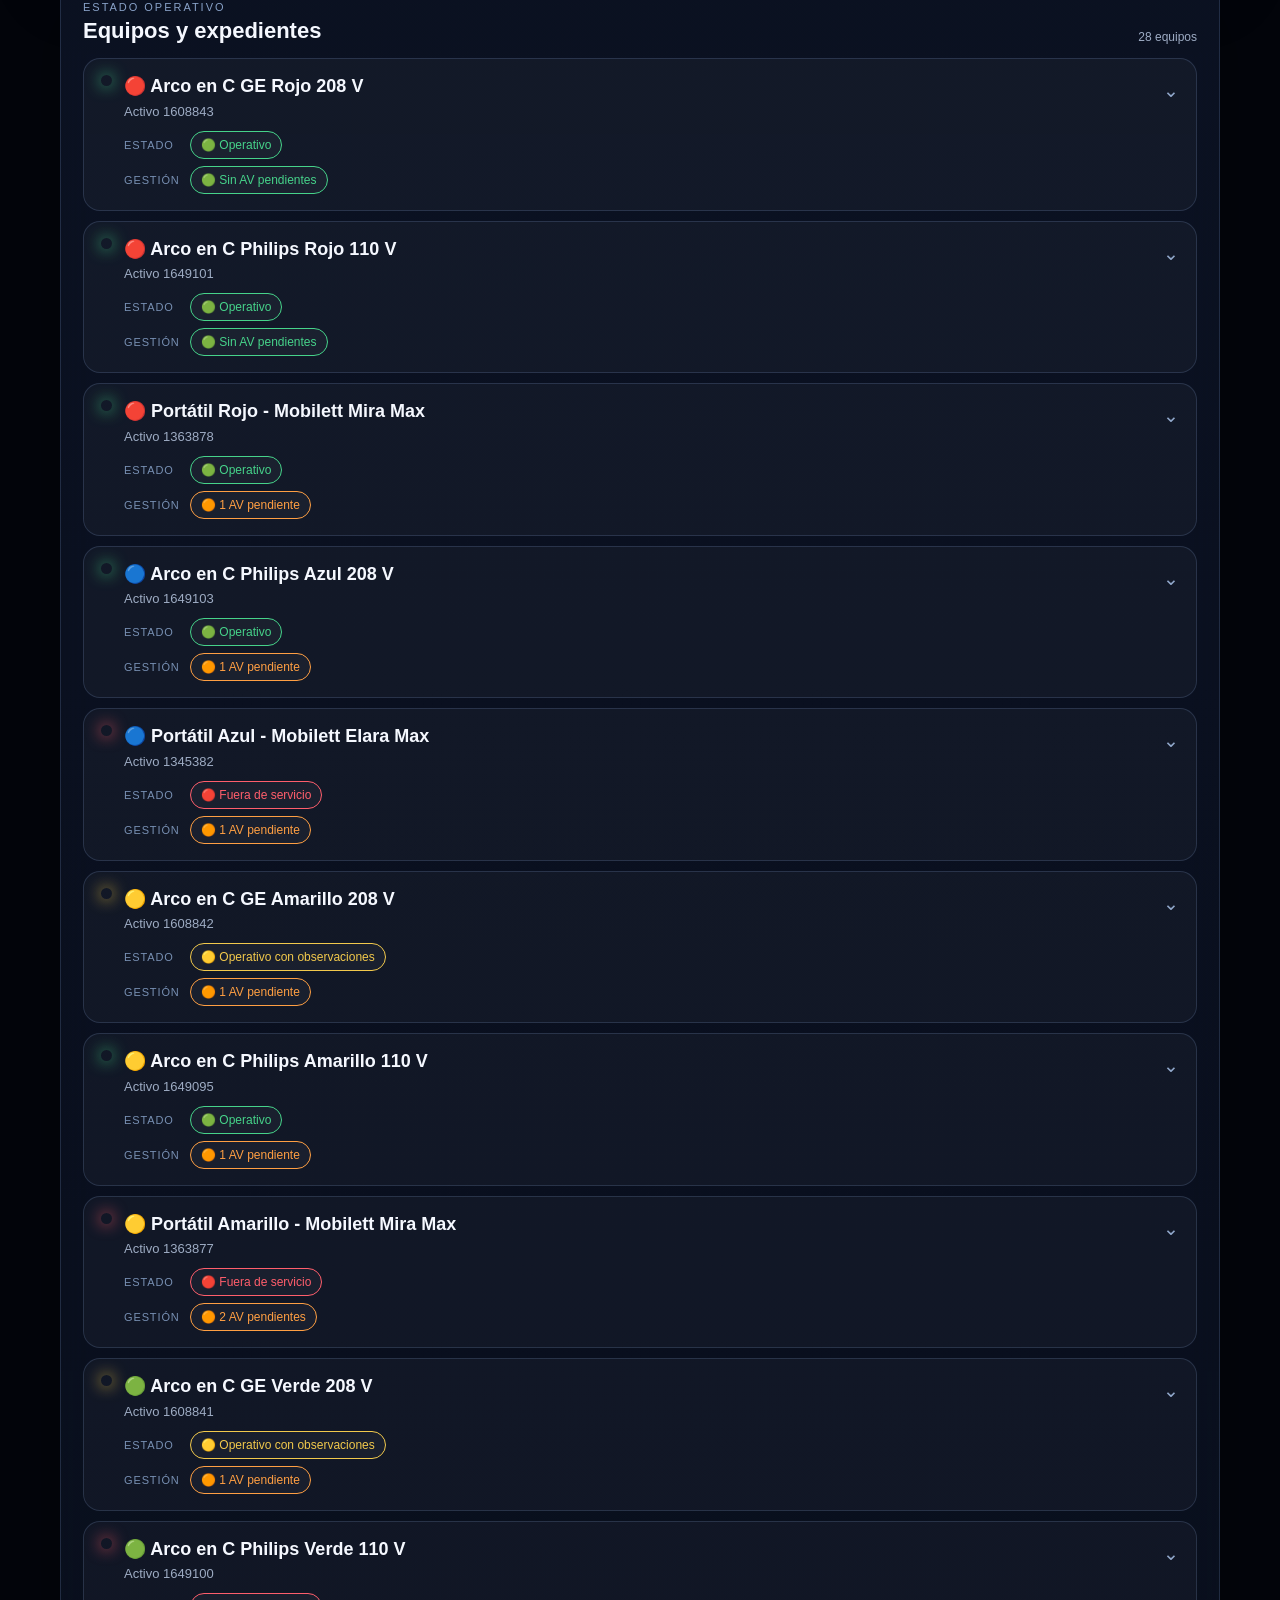
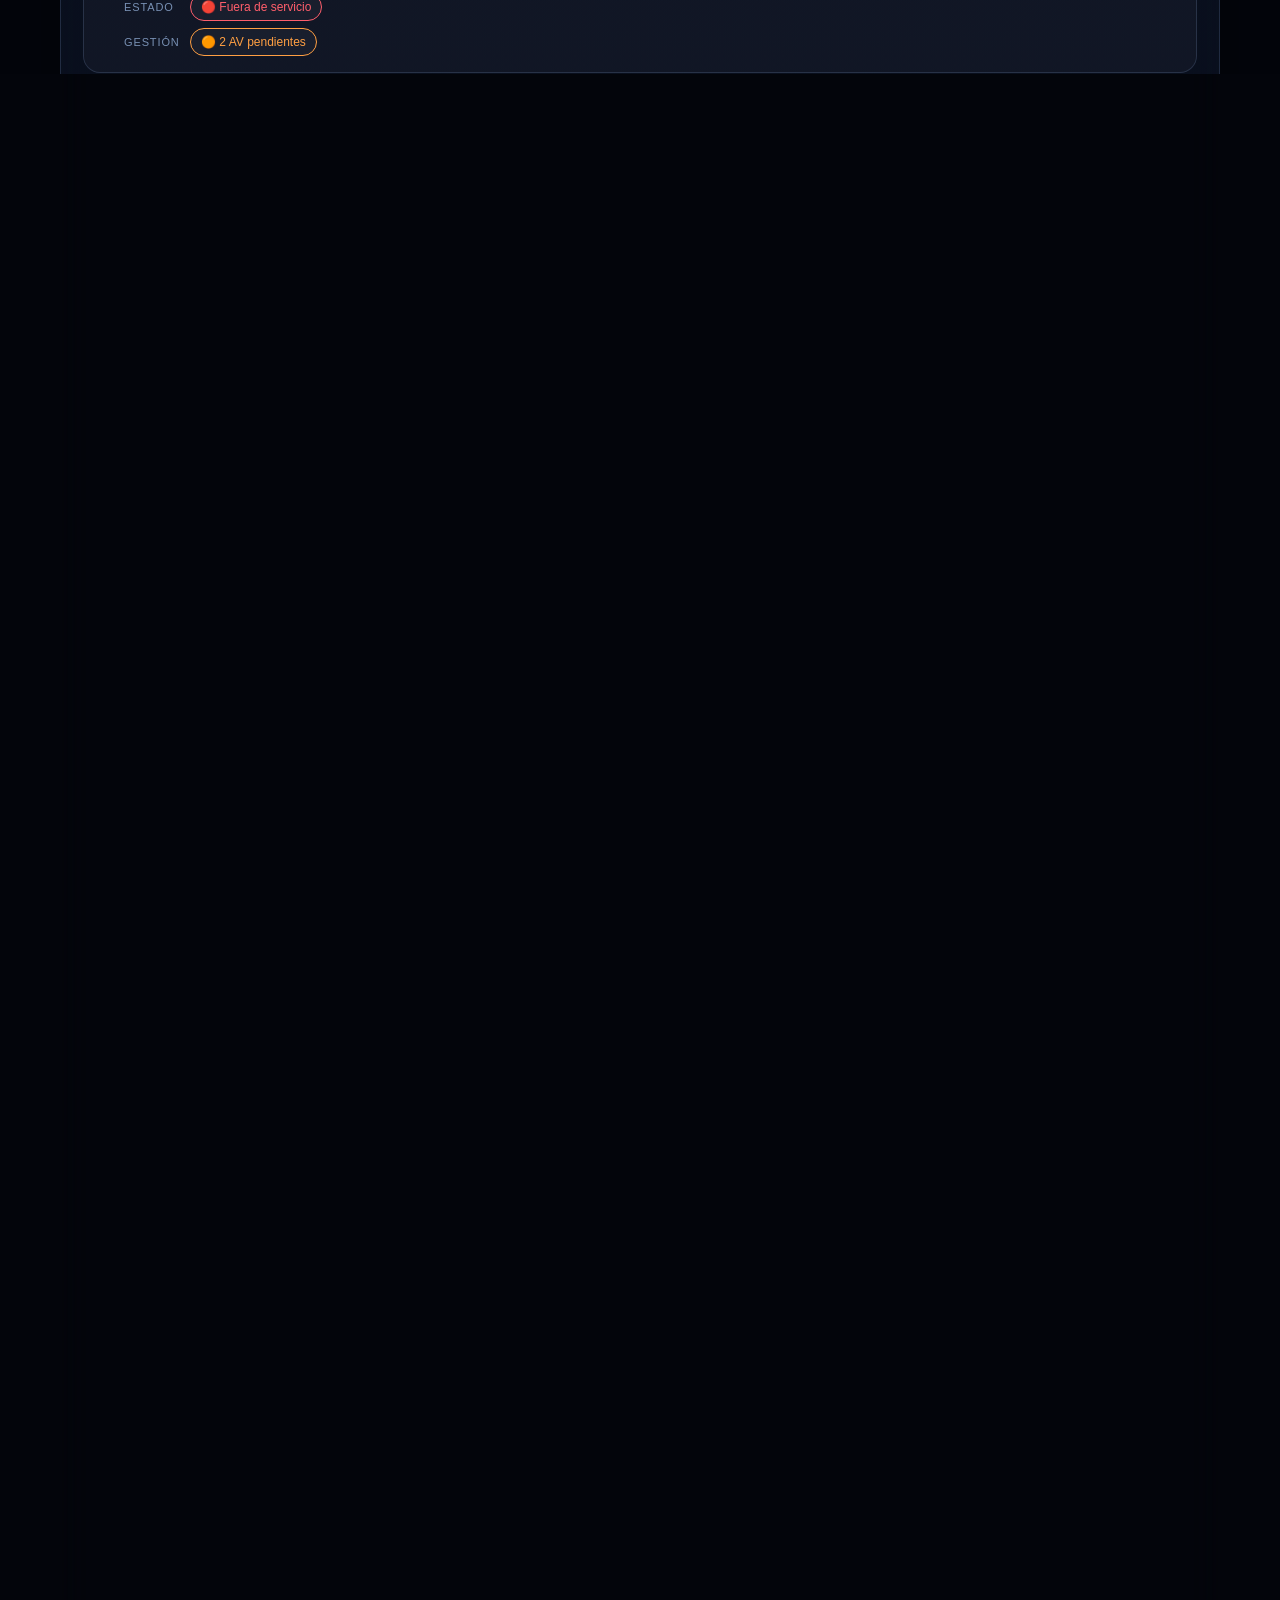
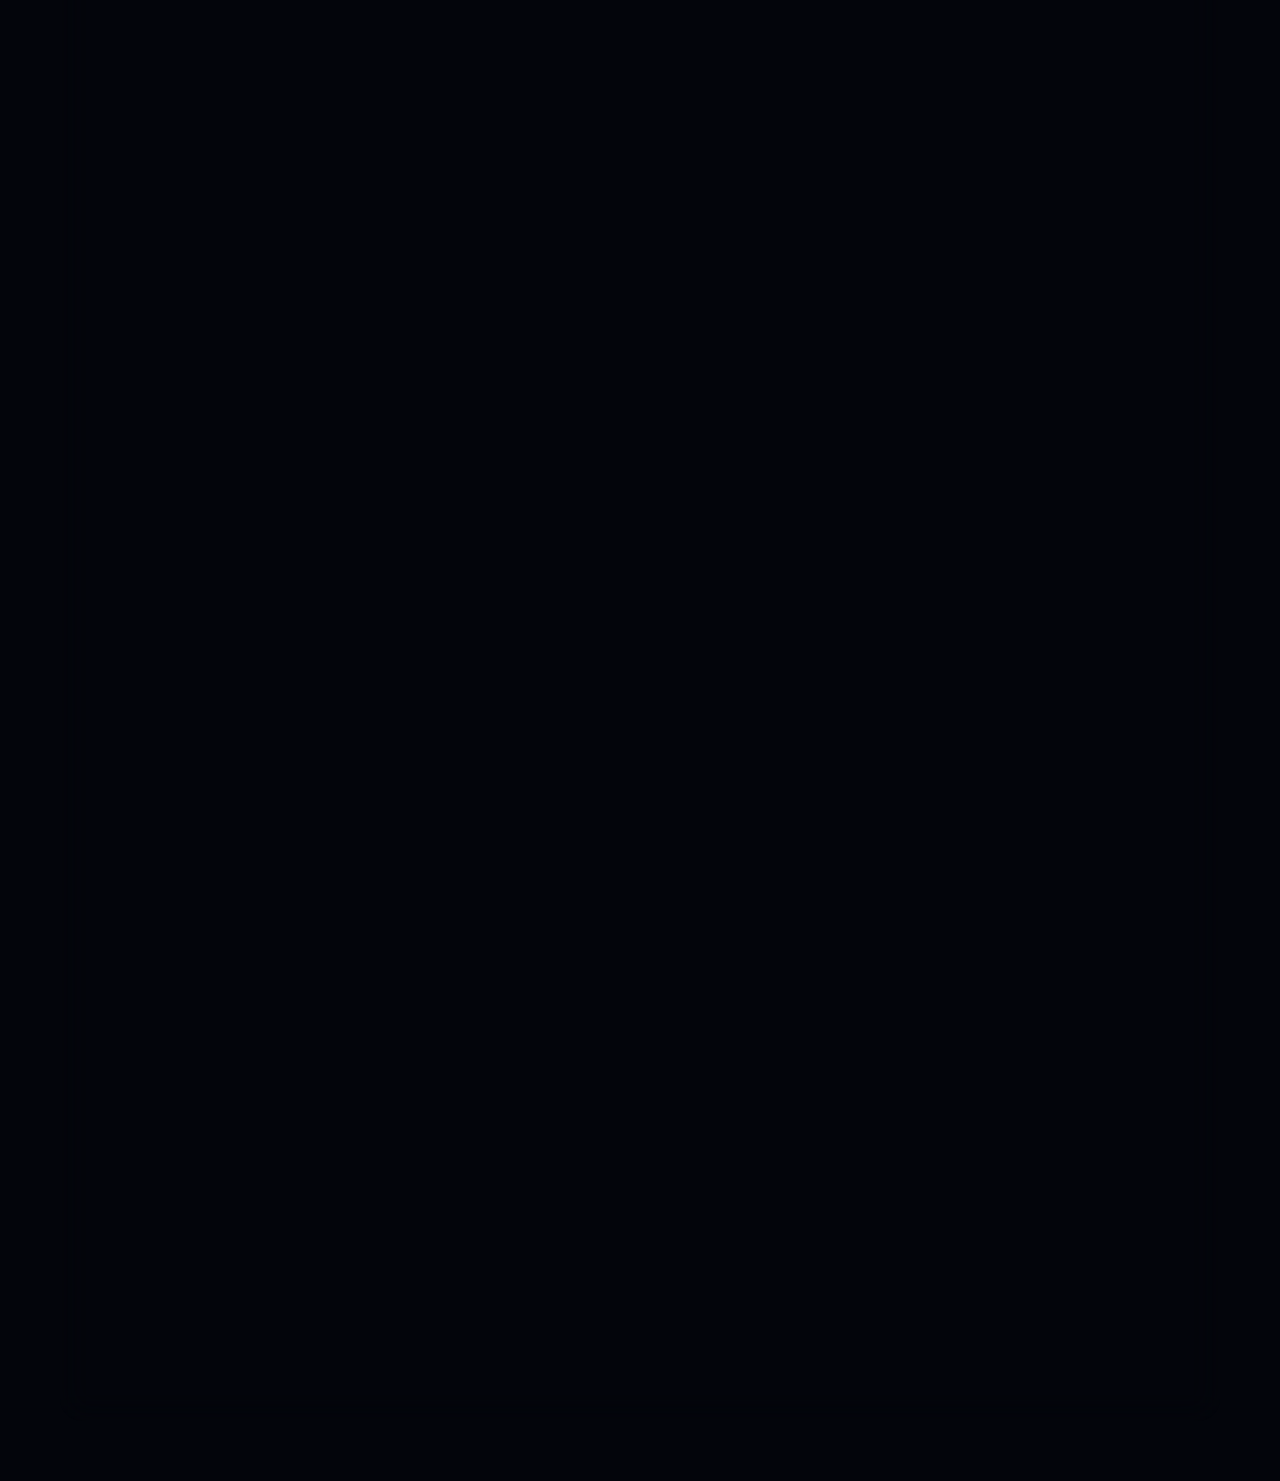
==== commit c2f4cb06: "Actualizar versión del script de averías" ====
--- a/averias/index.html
+++ b/averias/index.html
@@ -130,6 +130,6 @@
     </article>
   </template>
 
-  <script src="app.js?v=20261029-1"></script>
+  <script src="app.js?v=20261110-1"></script>
 </body>
 </html>
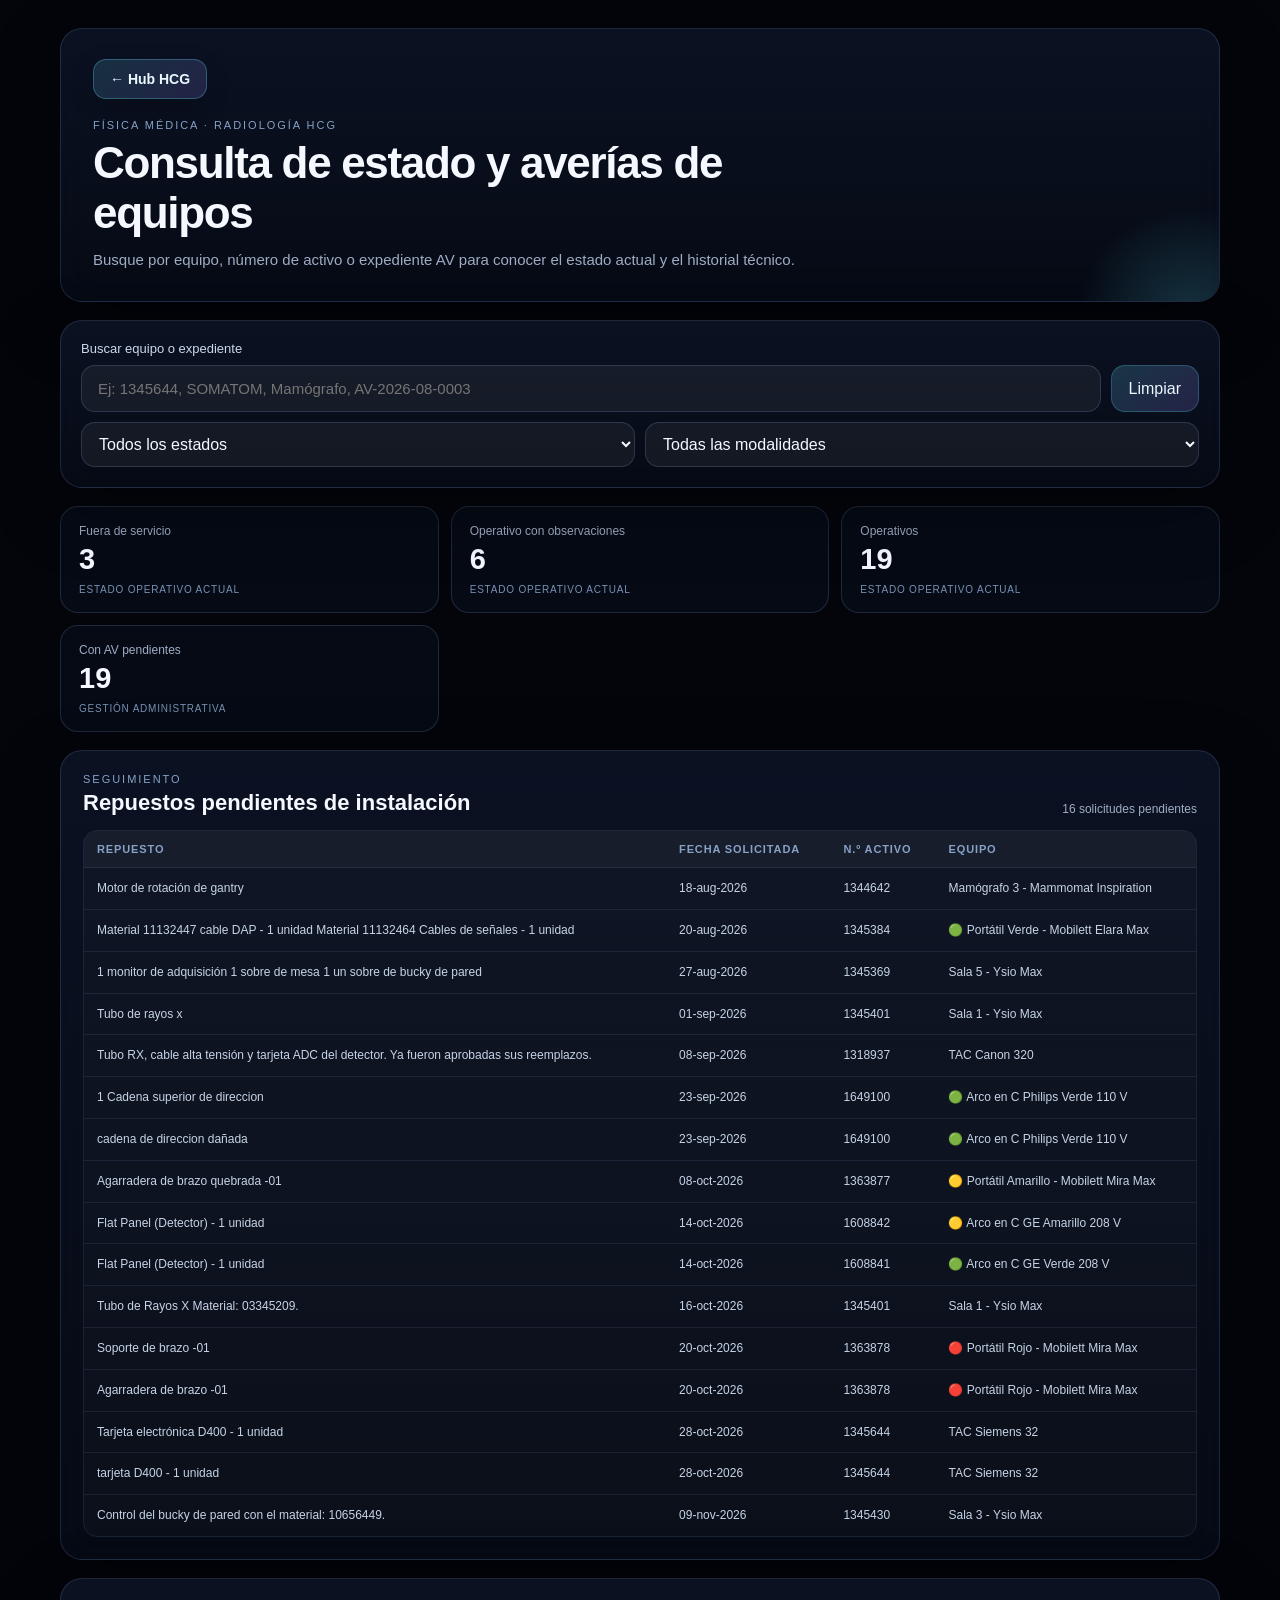
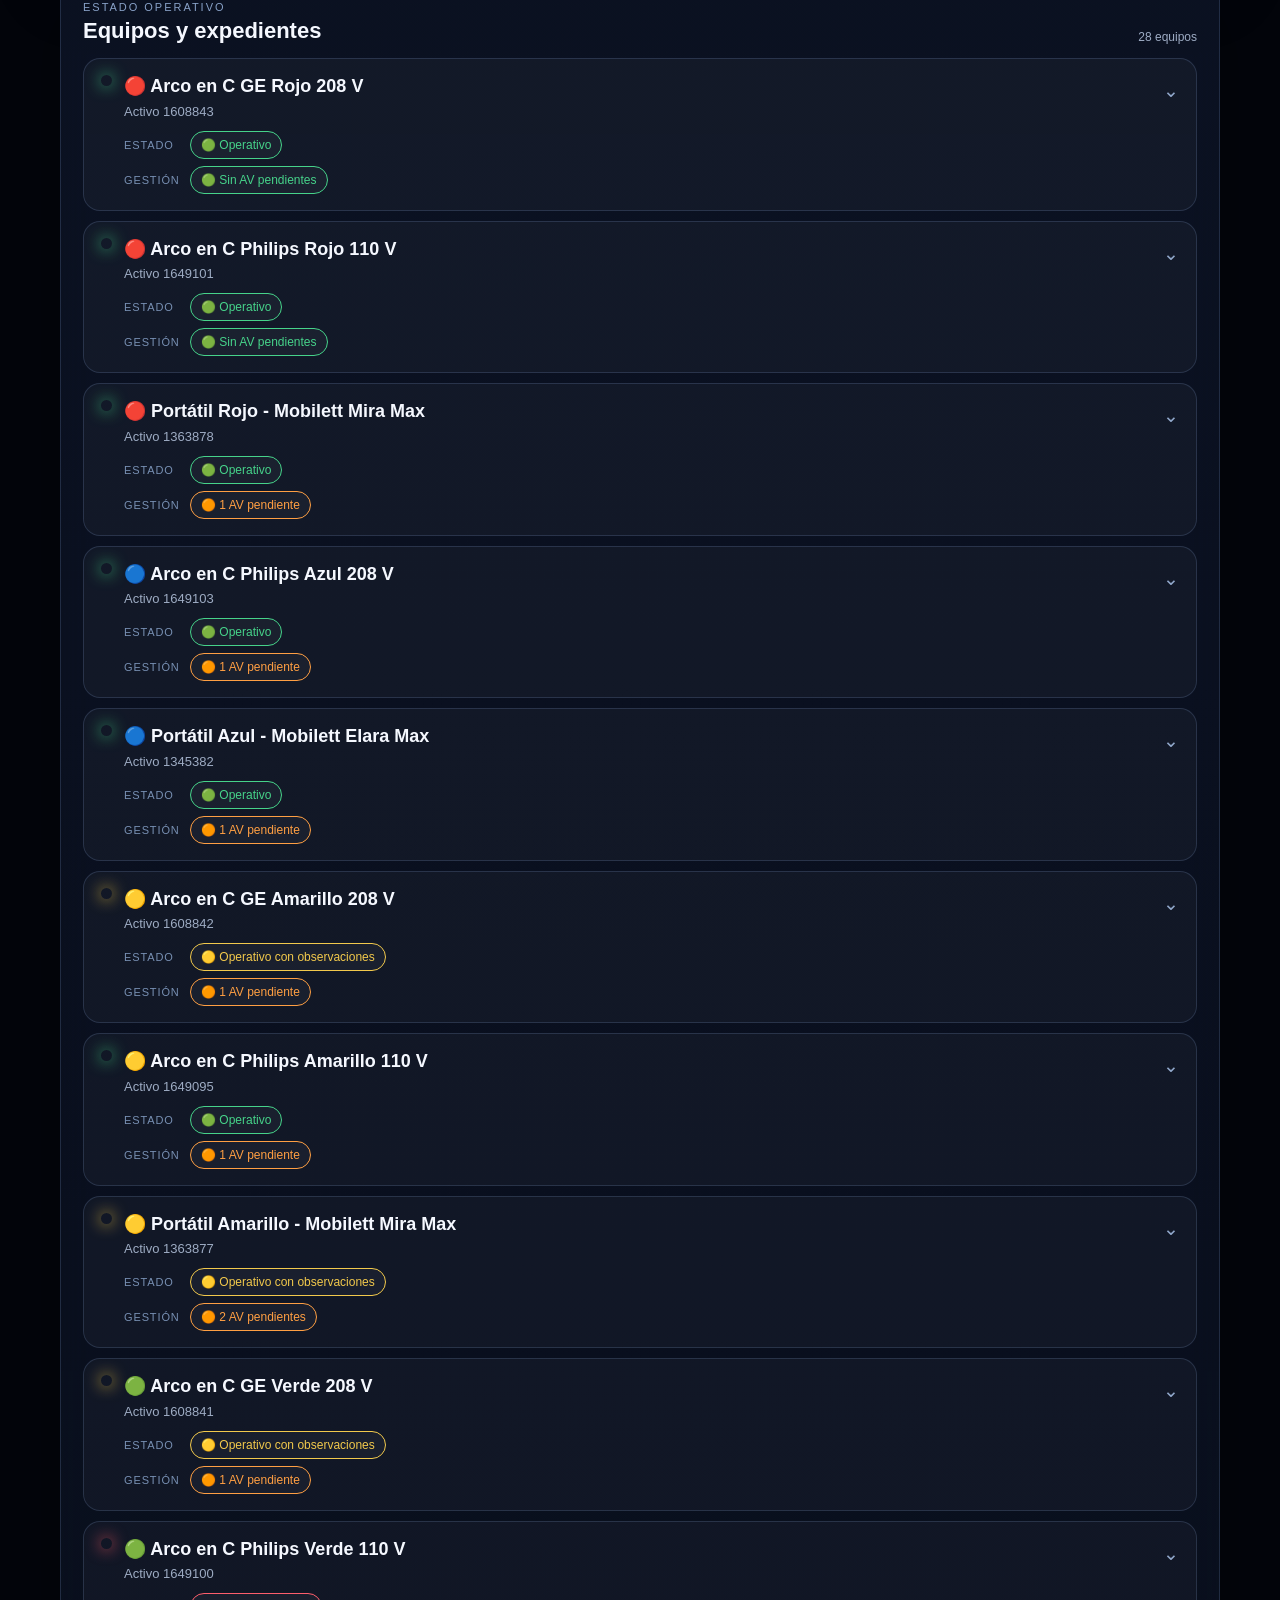
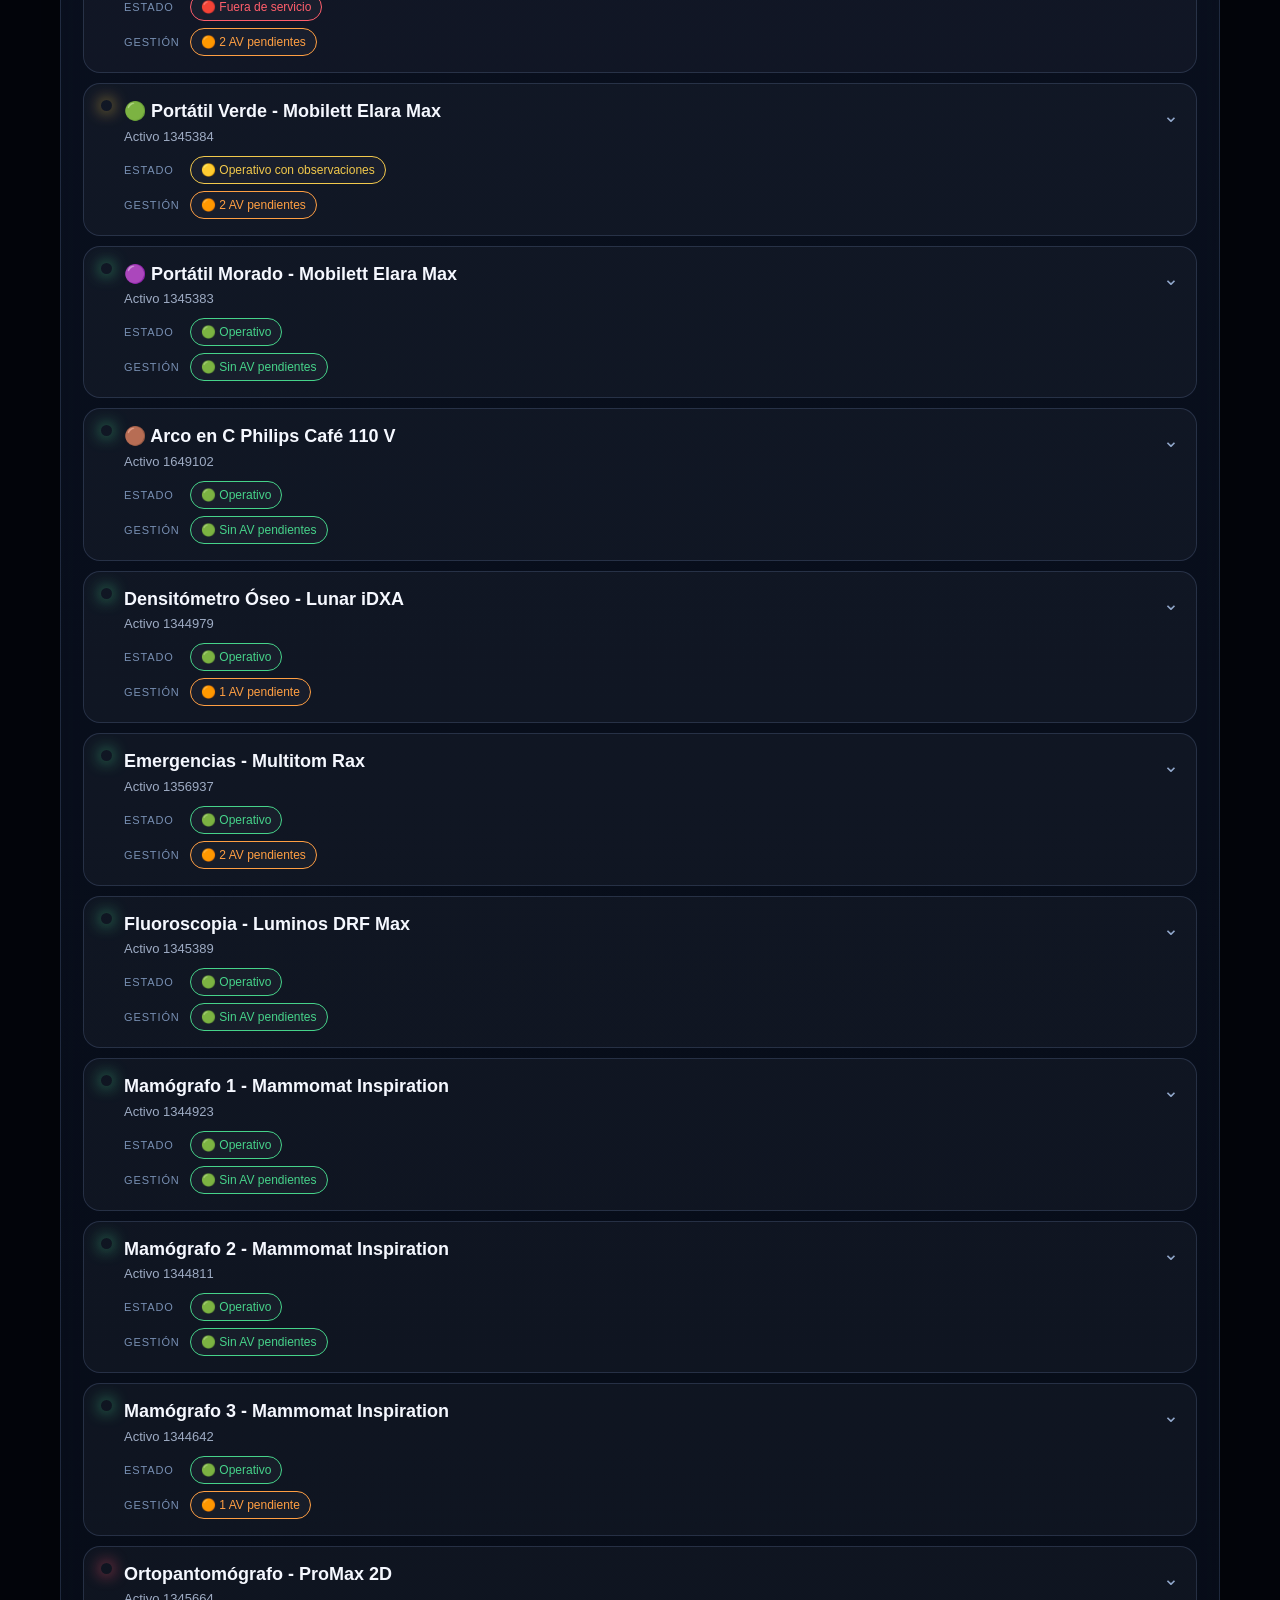
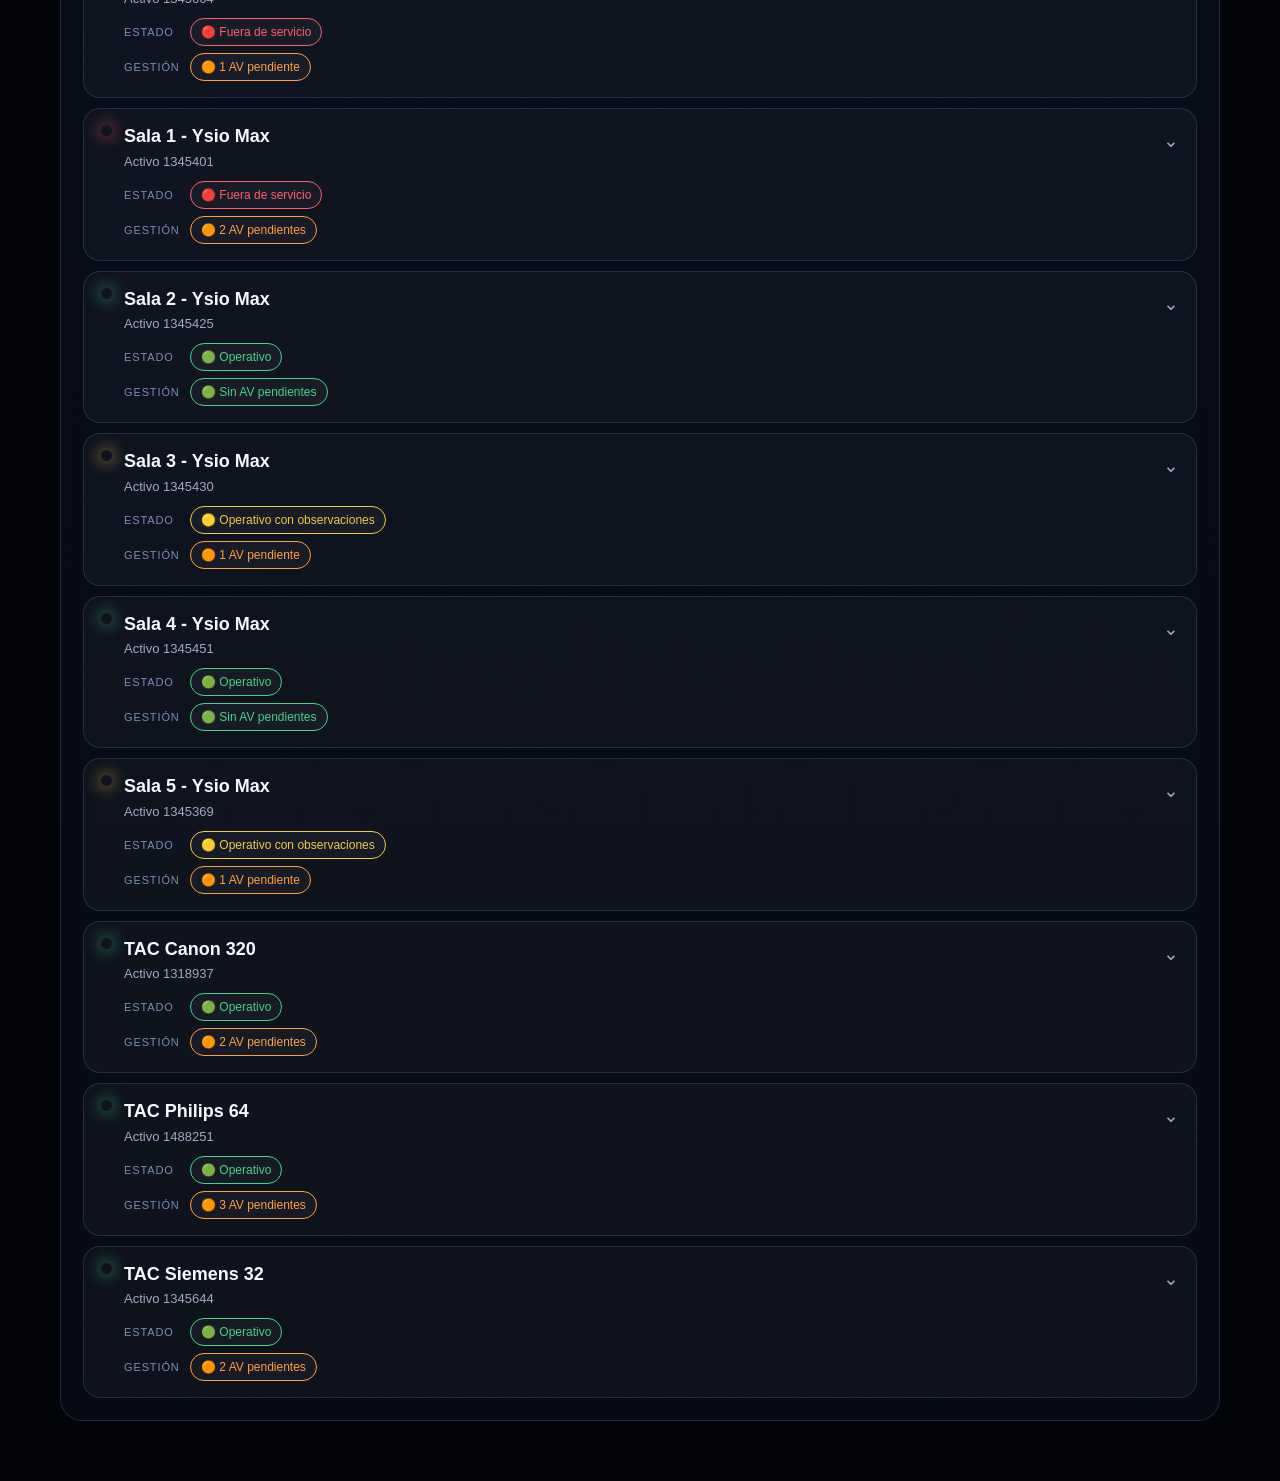
==== commit 8a0f47a4: "Actualizar versión del script de estado de equipos" ====
--- a/averias/index.html
+++ b/averias/index.html
@@ -130,6 +130,6 @@
     </article>
   </template>
 
-  <script src="app.js?v=20261110-1"></script>
+  <script src="app.js?v=20261110-2"></script>
 </body>
 </html>
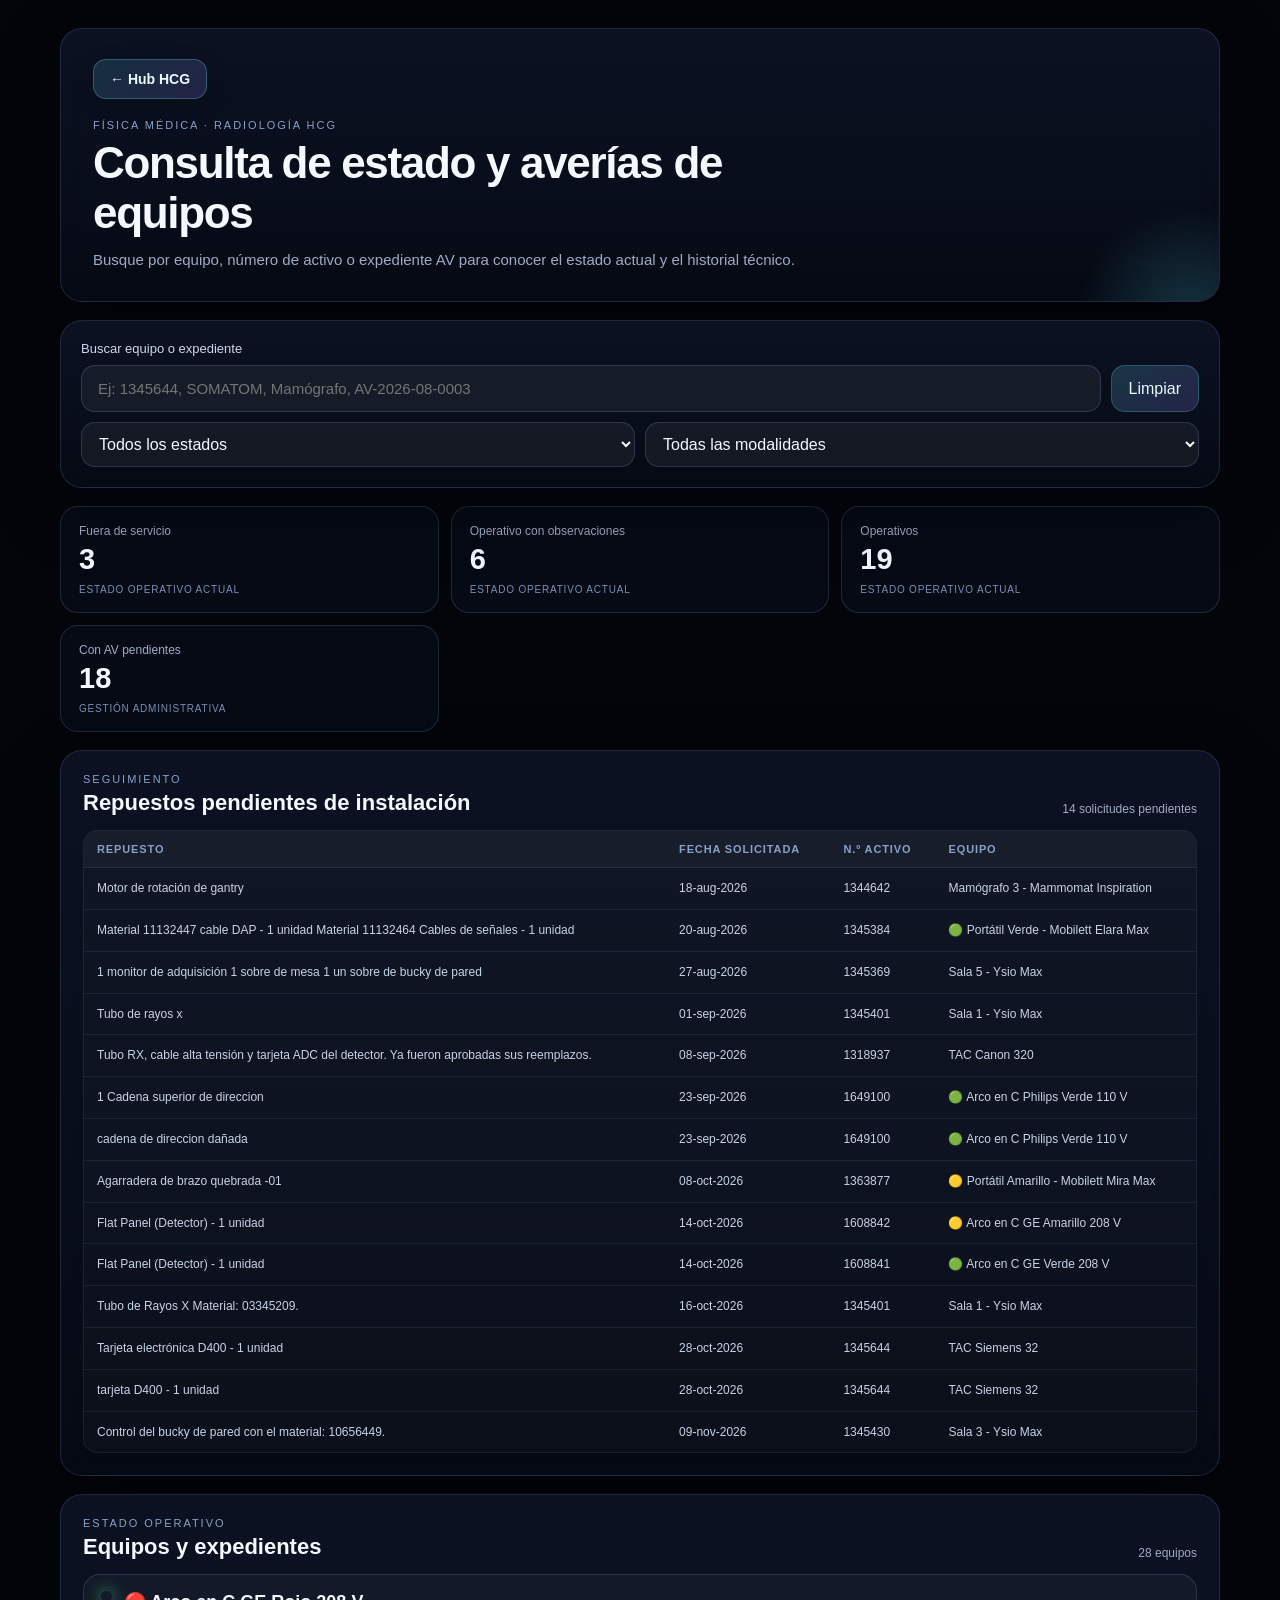
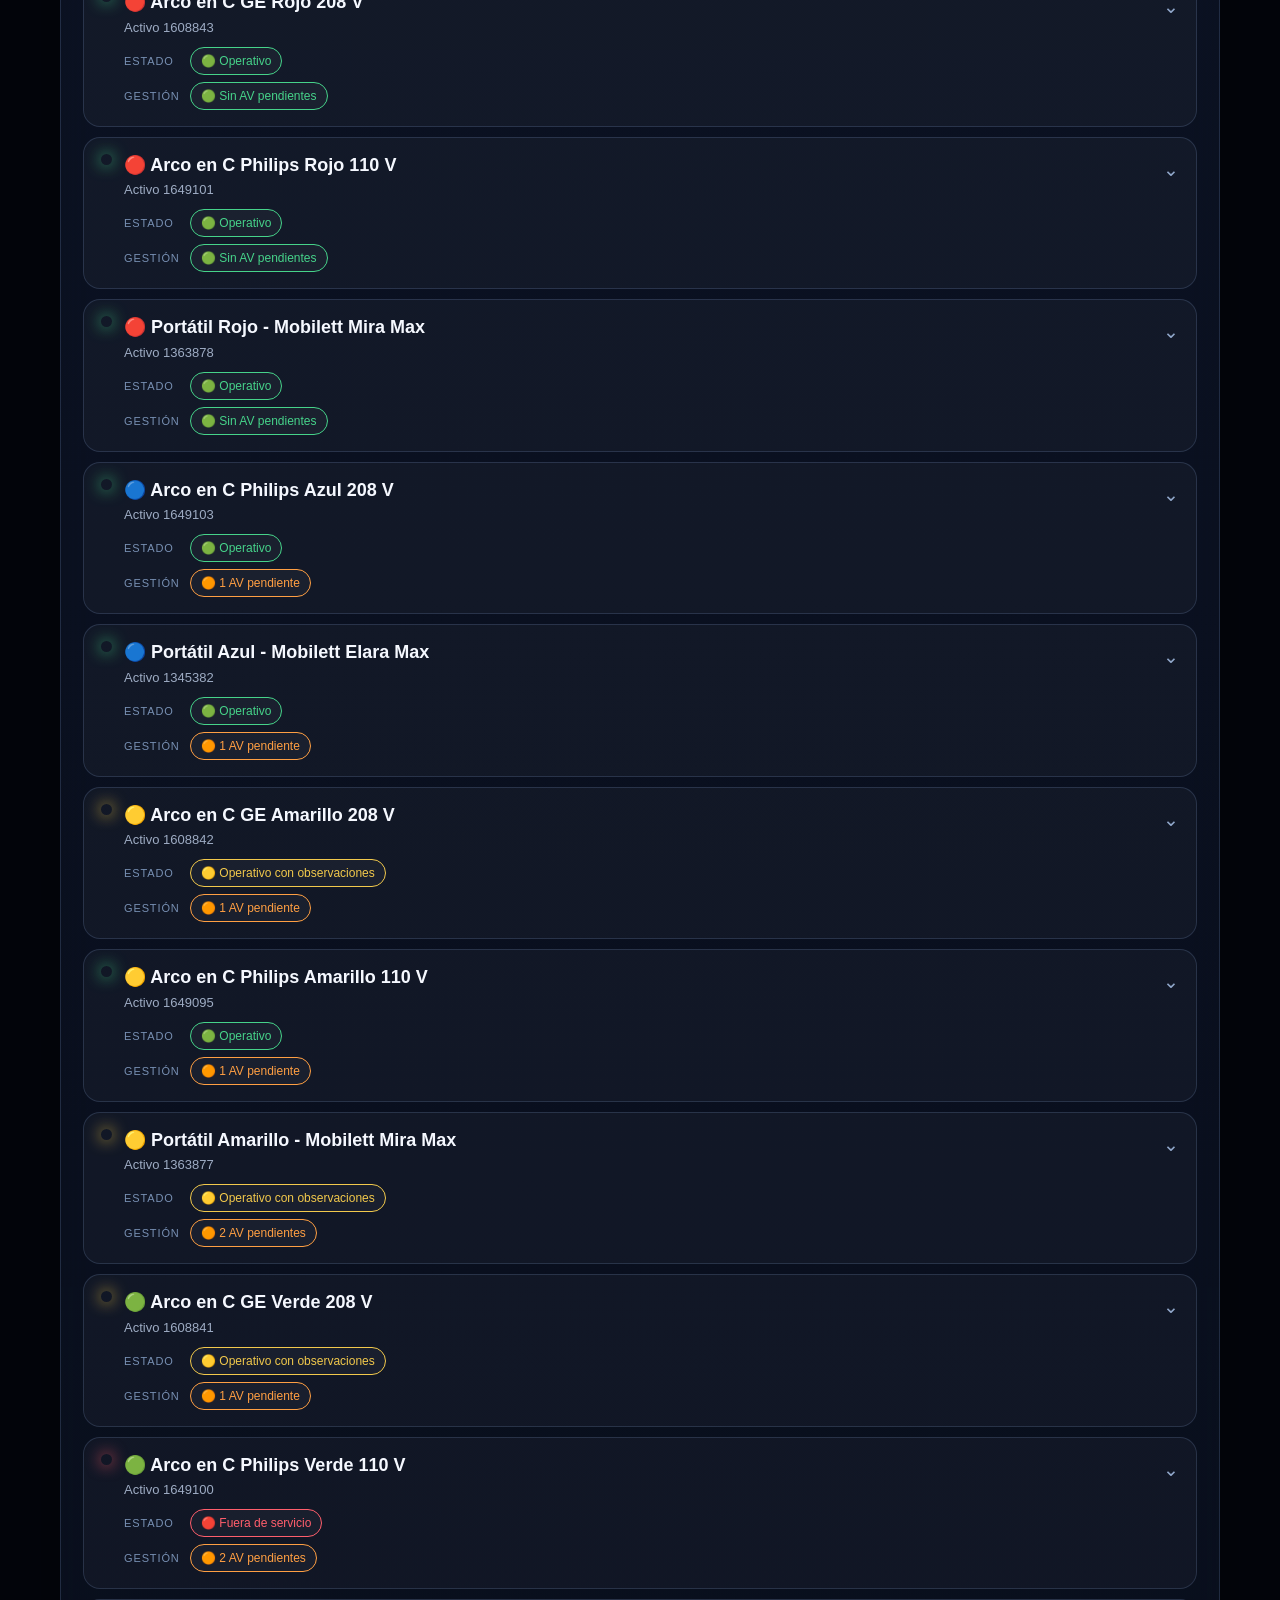
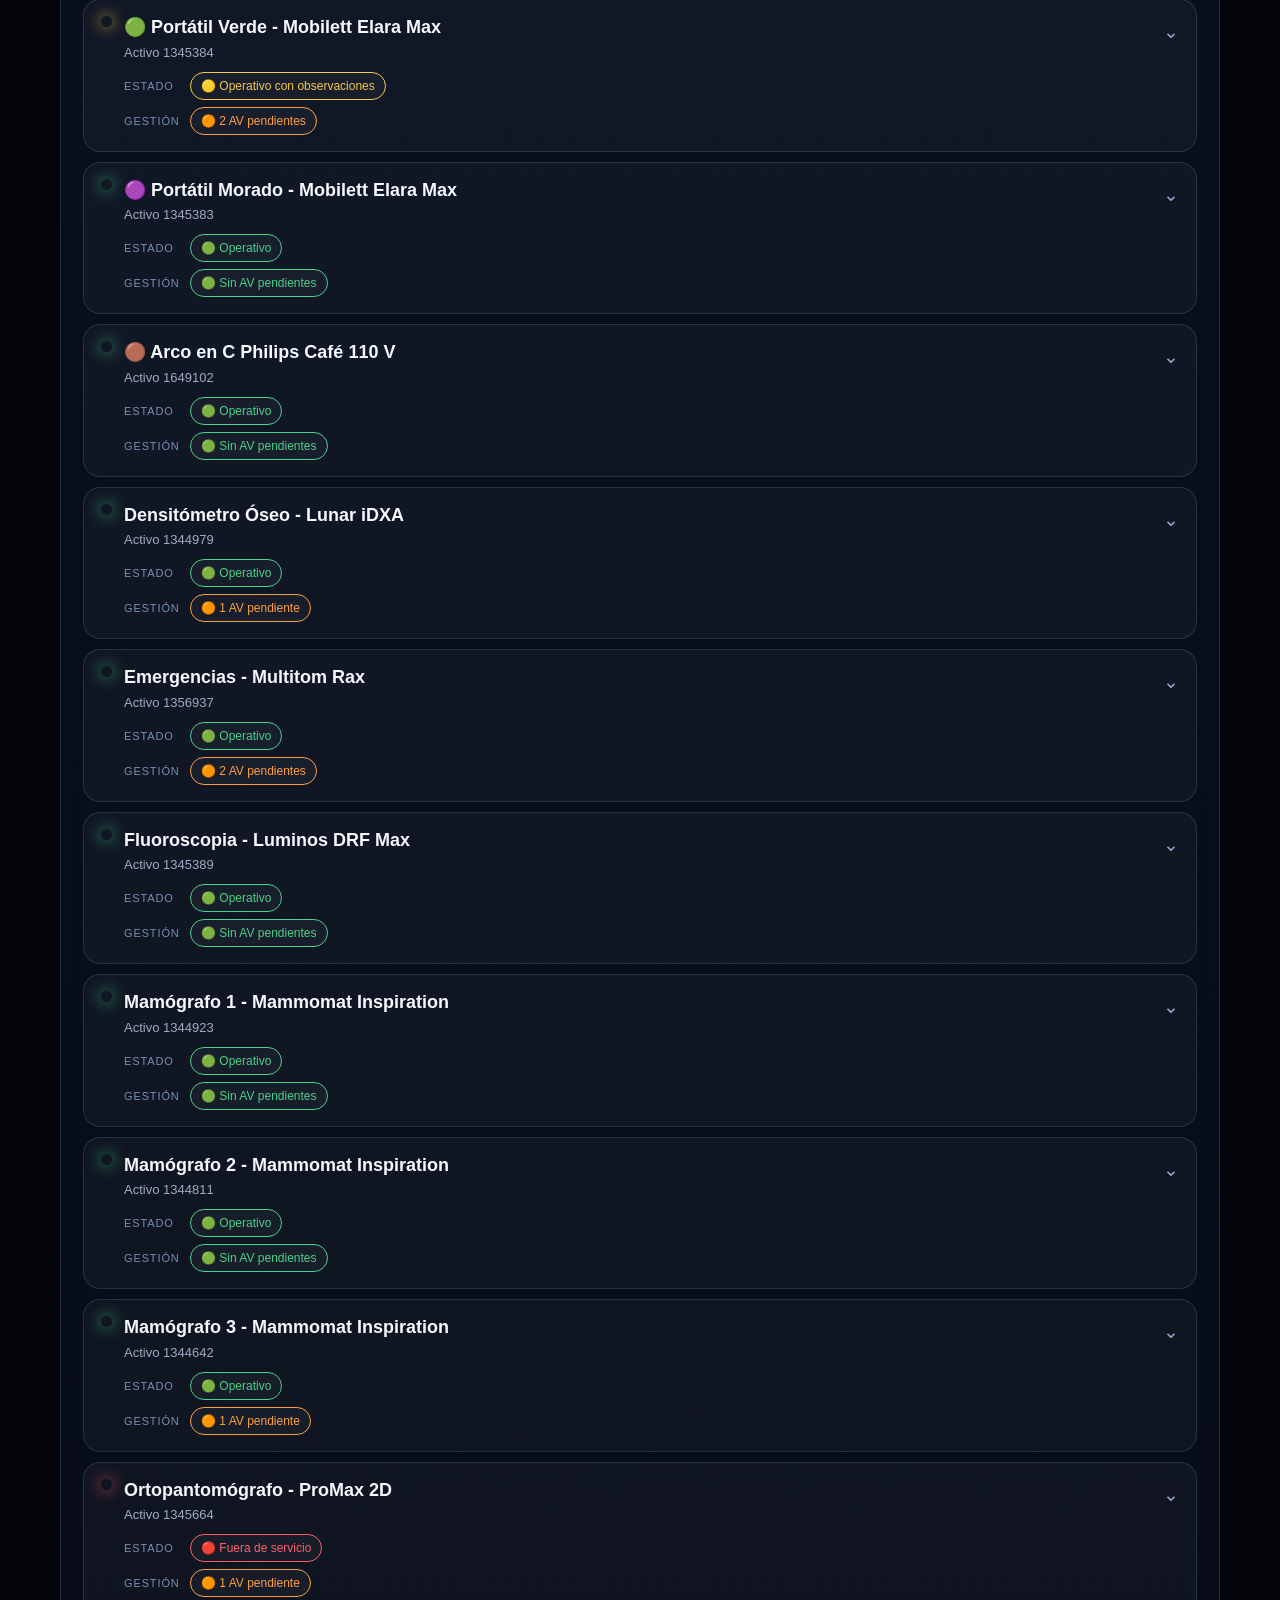
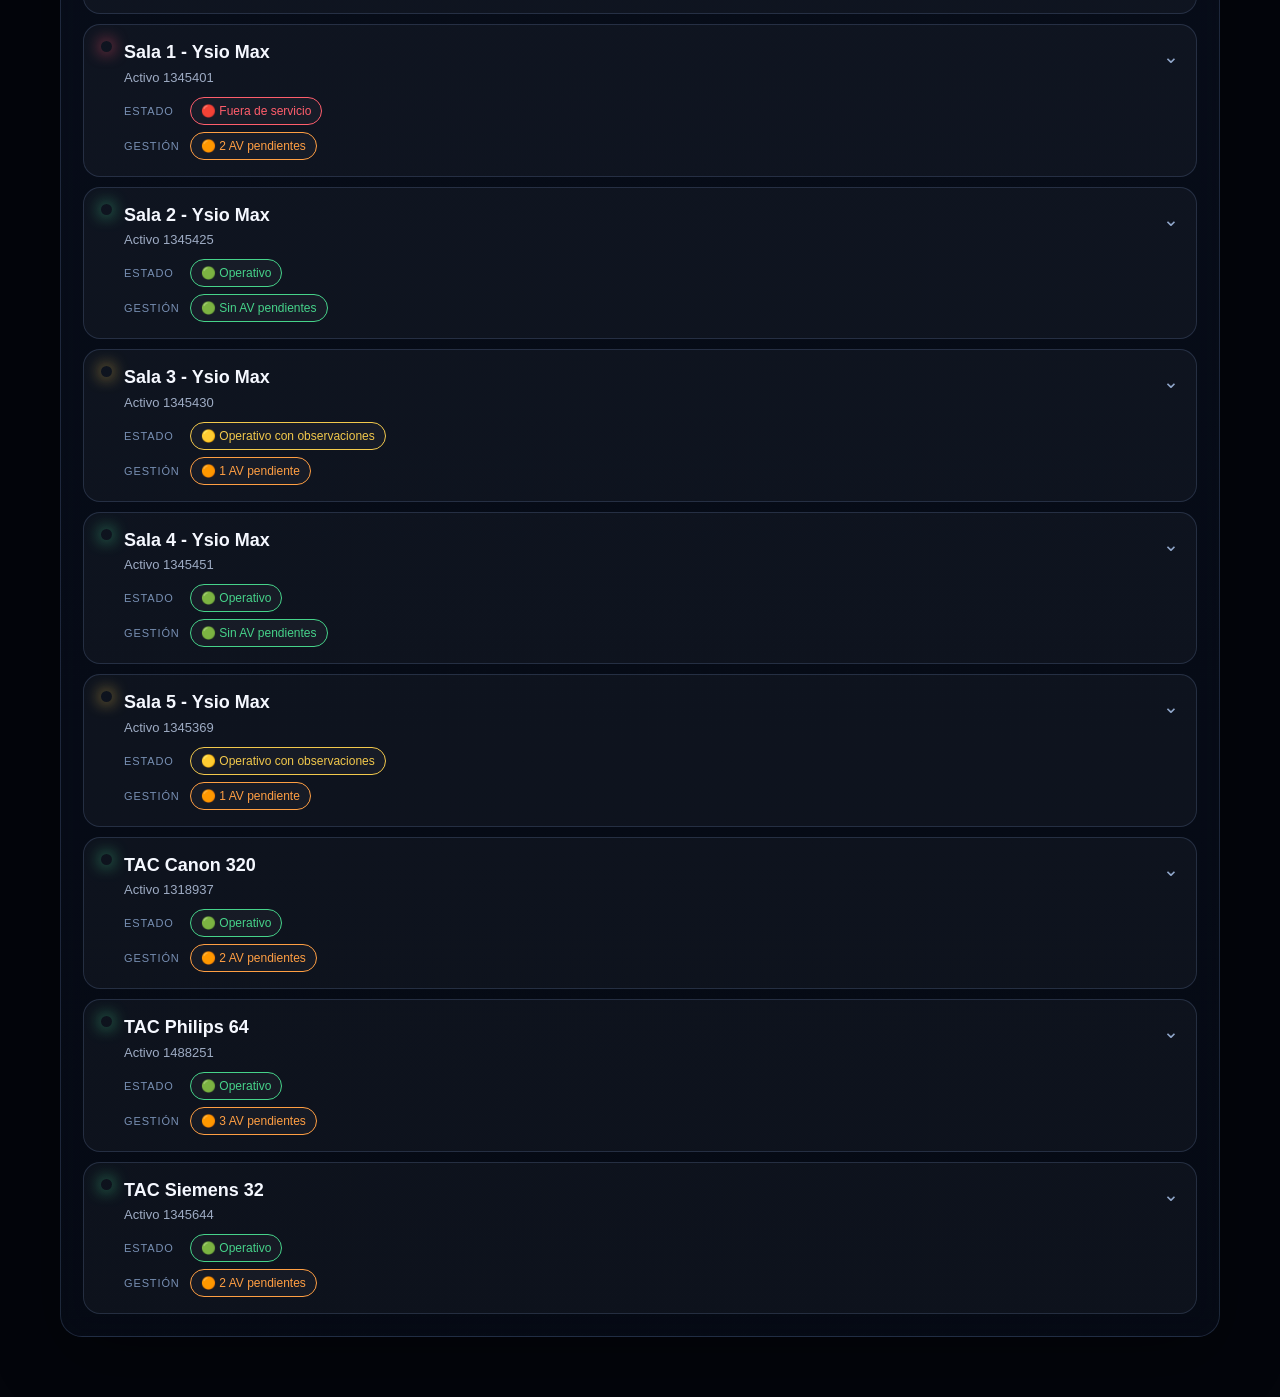
==== commit bd22ca72: "Actualizar versión del script de pendientes técnicos" ====
--- a/averias/index.html
+++ b/averias/index.html
@@ -130,6 +130,6 @@
     </article>
   </template>
 
-  <script src="app.js?v=20261110-2"></script>
+  <script src="app.js?v=20261110-3"></script>
 </body>
 </html>
